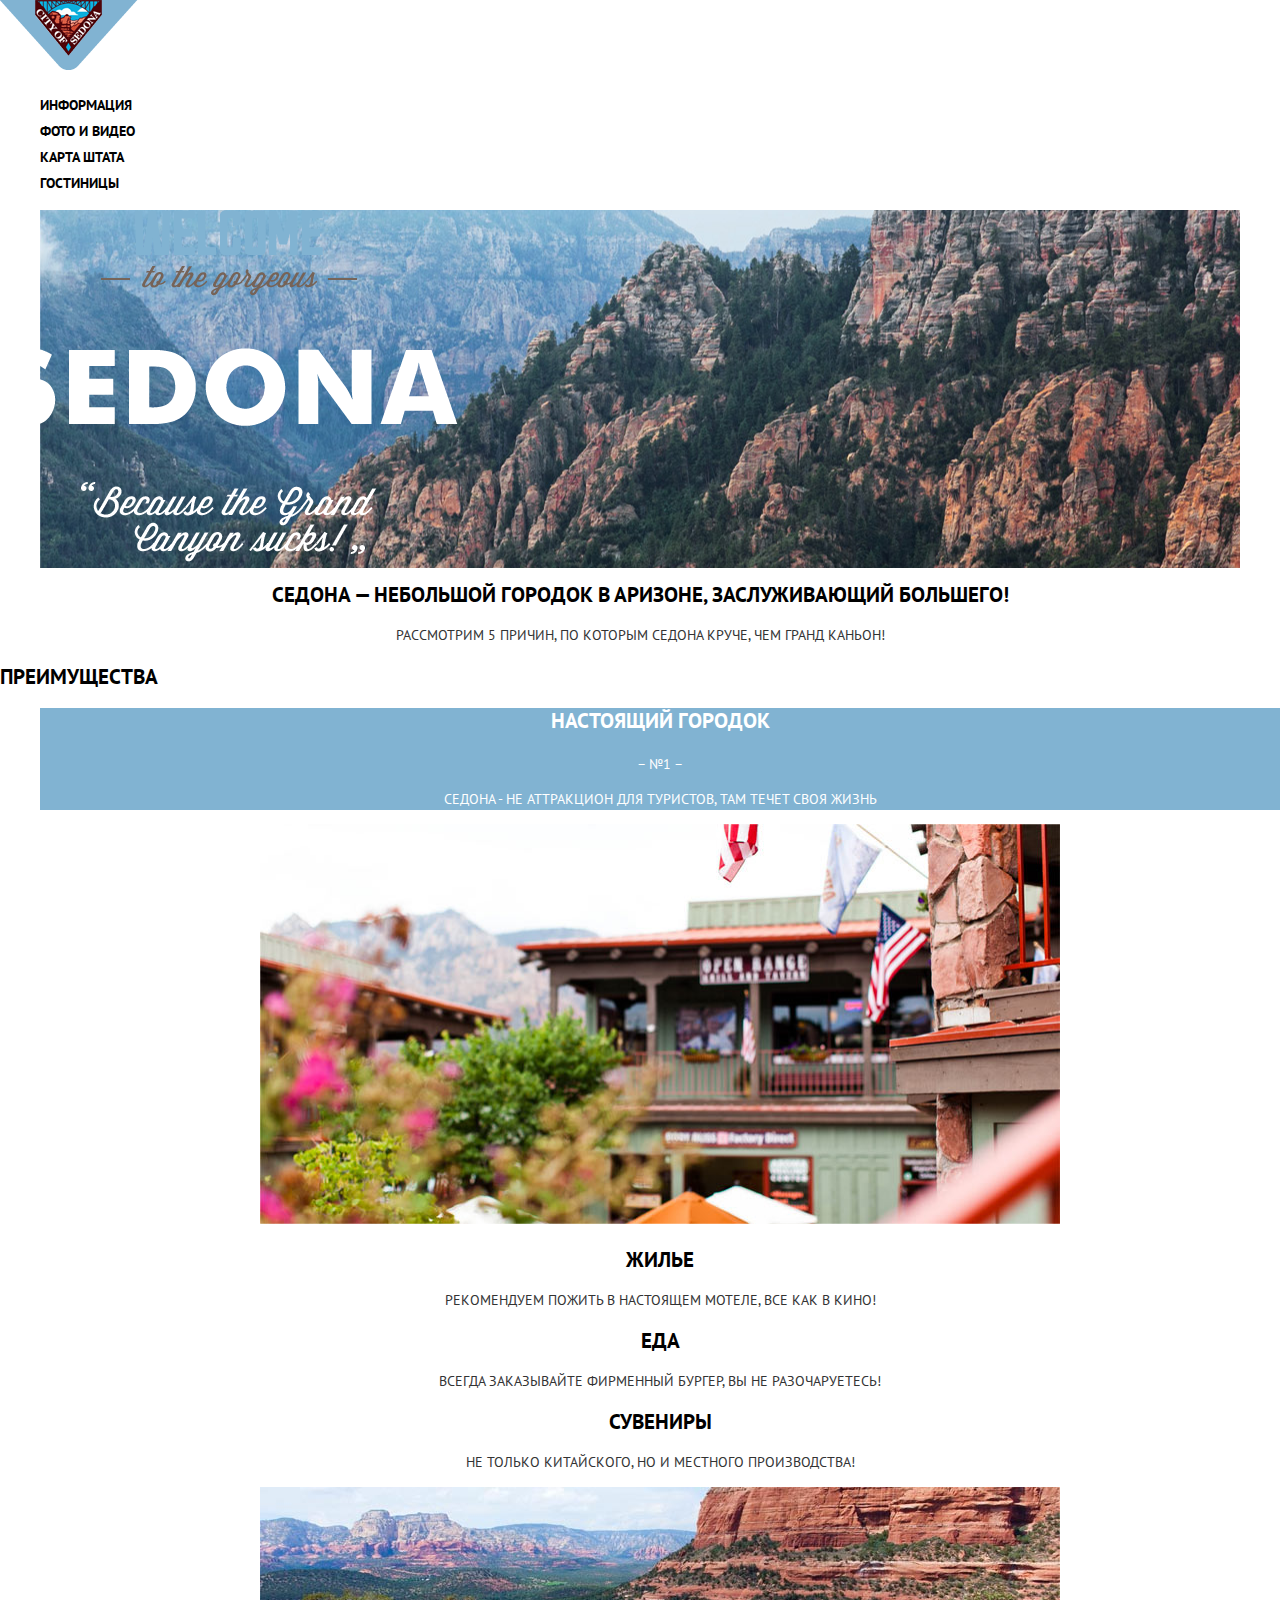
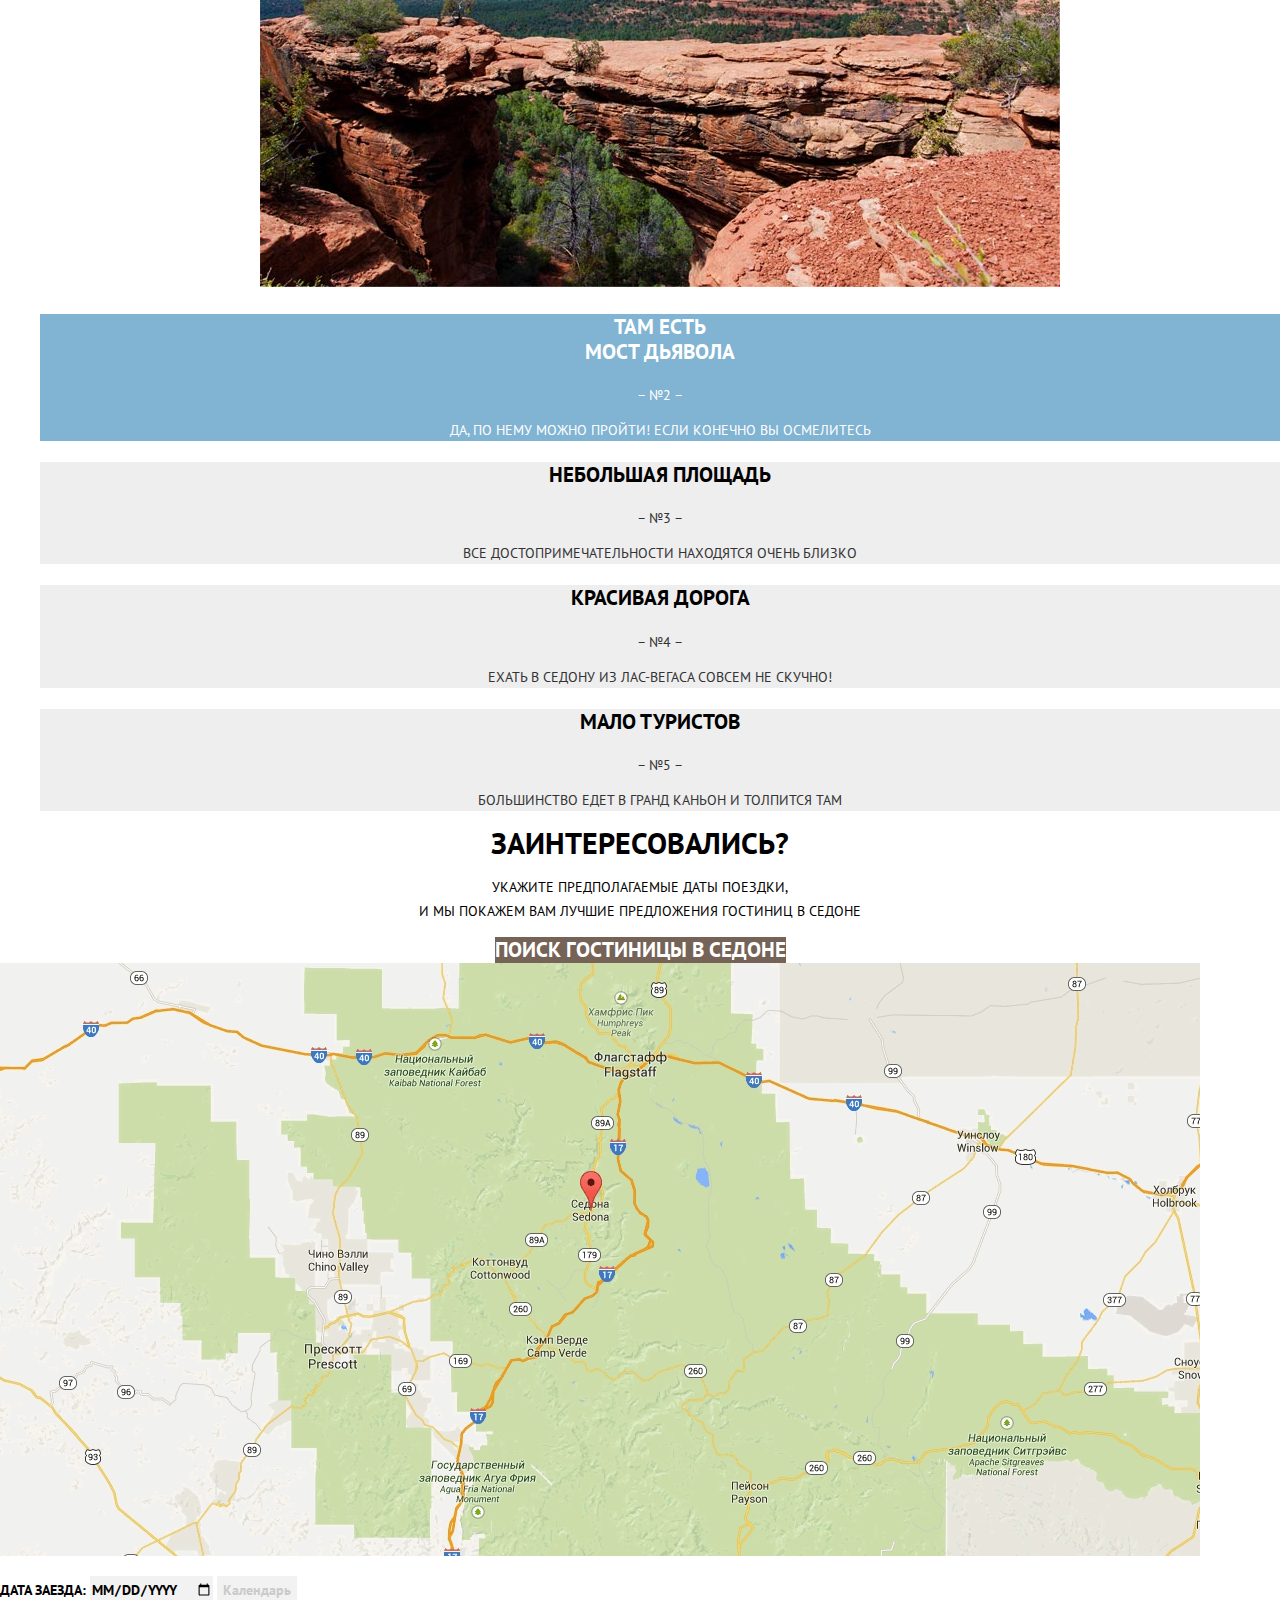
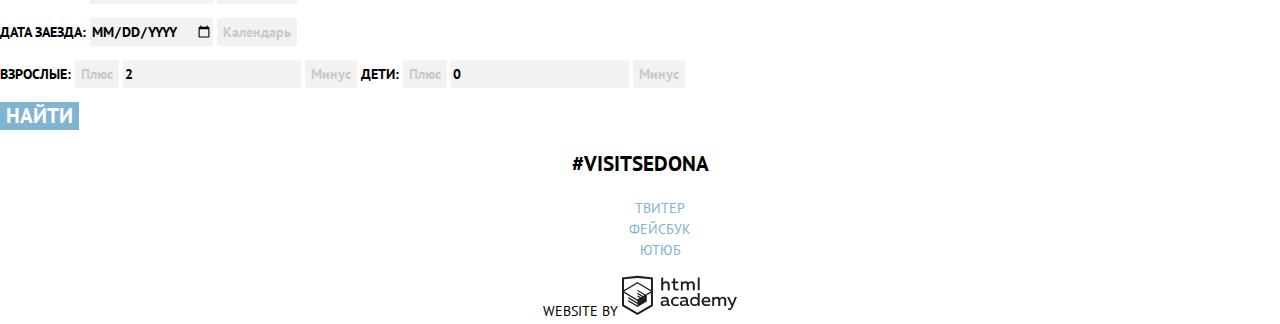
==== index.html @ d5922863 "Исправил замечания" ====
<!DOCTYPE html>
<html lang="ru">
  <head>
    <meta charset="utf-8">
    <title>HTML Academy: Седона</title>
    <link href="https://fonts.googleapis.com/css?family=PT+Sans:400,700&amp;subset=cyrillic" rel="stylesheet">
    <link href="css/normalize.css" rel="stylesheet">
    <link href="css/style.css" rel="stylesheet">
  </head>
  <body>
    <div class="container">
      <header class="main-header">
        <a class="main-header-logo">
          <img src="img/logo-sedona.png" width="138" height="70" alt="Логотип городка «Седона»">
        </a>
        <nav class="main-navigation">
          <ul class="site-navigation">
            <li><a href="info.html">Информация</a></li>
            <li><a href="media.html">Фото и видео</a></li>
            <li><a href="map.html">Карта штата</a></li>
            <li><a href="hotels.html">Гостиницы</a></li>
          </ul>
        </nav>
      </header>

      <main class="index-main">
        <div class="intro">
          <img src="img/words.png" width="458" height="352" alt="Welcom to the gorgeous Sedona 'Because the Grand Canyon sucks!'">
        </div>
        <div class="promo">
          <h1 class="main-title">Седона — небольшой городок в аризоне, заслуживающий большего!</h1>
          <p>Рассмотрим 5 причин, по которым Седона круче, чем гранд каньон!</p>
        </div>
        
        <section class="features">
          <h2 class="visually-hidden">Преимущества</h2>            
            <ul class="features-list">
              <li class="features-item">
                <h3 class="features-title">Настоящий городок</h3>
                <p class="features-number">
                  &ndash; №1 &ndash;
                </p>
                <p>
                  Седона - не аттракцион для туристов, там течет своя жизнь
                </p>
              </li>
              <li class="features-image">
                <img src="img/features-1.jpg" width="800" height="400" alt="Местность">
              </li>
                
              <li class="features-item features-item-light">
                <h2 class="features-title features-title-house">Жилье</h2>
                <p>Рекомендуем пожить в настоящем мотеле, все как в кино!</p>
              </li>
              <li class="features-item features-item-light">
                <h2 class="features-title features-title-food">Еда</h2>
                <p>Всегда заказывайте фирменный бургер, вы не разочаруетесь!</p>
              </li>
              <li class="features-item features-item-light">
                <h2 class="features-title features-title-souvenir">Сувениры</h2>
                <p>Не только китайского, но и местного производства!</p>
              </li>
              
              <li class="features-image">
                <img src="img/features-2.jpg" width="800" height="400" alt="Мост дьявола">
              </li>
              <li class="features-item">
                <h3 class="features-title">Там есть<br> мост дьявола</h3>
                <p class="features-number">
                  &ndash; №2 &ndash;
                </p>
                <p>
                  Да, по нему можно пройти! Если конечно вы осмелитесь
                </p>
              </li>
              
              <li class="features-item features-item-gray">
                <h3 class="features-title">Небольшая площадь</h3>
                <p class="features-number">
                  &ndash; №3 &ndash;
                </p>
                <p>
                  Все достопримечательности находятся очень близко
                </p>
              </li>
              <li class="features-item features-item-gray">
                <h3 class="features-title">Красивая дорога</h3>
                <p class="features-number">
                  &ndash; №4 &ndash;
                </p>
                <p>
                  Ехать в седону из Лас-Вегаса совсем не скучно!
                </p>
              </li>
              <li class="features-item features-item-gray">
                <h3 class="features-title">Мало туристов</h3>
                <p class="features-number">
                  &ndash; №5 &ndash;
                </p>
                <p>
                  Большинство едет в Гранд Каньон и толпится там
                </p>
              </li>
            </ul>
        </section>

        <div class="offer-title">
          <b>Заинтересовались?</b>
          <p>
            Укажите предполагаемые даты поездки,<br> и мы покажем вам лучшие предложения гостиниц в Седоне
          </p>
          <a class="btn btn-search" href="search-form.html">Поиск гостиницы в Седоне</a>
        </div>
      </main>
        
      <footer class="index-footer">
        <div class="map">
          <img src="img/map1.png" width="1200" height="593" alt="Седона, штат Аризона, США">          
        </div>
        
        <form class="search-form" action="https://echo.htmlacademy.ru" method="get">
          <p>
            <label for="date-arrival">Дата заезда: </label>
            <input class="search-form-date" id="date-arrival" type="date" name="arrival" value="24 апреля 2017">
            <button class="form-calendar" type="button">
              <span class="visually-hidden">Календарь</span>
            </button>
          </p> 
          <p>
            <label for="date-departure">Дата заезда: </label>
            <input class="search-form-date" id="date-departure" type="date" name="departure" value="4 июля 2017">
            <button class="form-calendar" type="button">
              <span class="visually-hidden">Календарь</span>
            </button>
          </p>
          <p>
            <label for="persons-adults">Взрослые: </label>
            <button class="form-persons-change icon-plus" type="button">
              <span class="visually-hidden">Плюс</span>
            </button>  
            <input class="search-form-persons" id="persons-adults" type="number" name="adults" value="2">
            <button class="form-persons-change icon-minus" type="button">
              <span class="visually-hidden">Минус</span>
            </button>
            <label for="persons-kids">Дети: </label>
            <button class="form-persons-change icon-plus" type="button">
              <span class="visually-hidden">Плюс</span>
            </button> 
            <input class="search-form-persons" id="persons-kids" type="number" name="kids" value="0">
            <button class="form-persons-change icon-minus" type="button">
              <span class="visually-hidden">Минус</span>
            </button>
          </p>
          <button class="btn btn-search-form" type="submit">Найти</button>
        </form>
        
        <div class="index-footer-wrapper">
          <p class="hashtag">#visitsedona</p>
          <div class="footer-social">
            <ul class="social-list">
              <li>
                <a class="social-button" href="#">
                  <span class="visually-hidden">Твитер</span>
                </a>
              </li>
              <li>
                <a class="social-button" href="#">
                  <span class="visually-hidden">Фейсбук</span>
                </a>
              </li>
              <li>
                <a class="social-button" href="#">
                  <span class="visually-hidden">Ютюб</span>
                </a>
              </li>
            </ul>
          </div>
          <div class="footer-copyright">
            <span>Website by</span>
            <a href="https://htmlacademy.ru/intensive/htmlcss">
              <img src="img/logo-htmlacademy.svg" width="115" height="41" alt="Логотип HTML-Академии">
            </a>
          </div>
        </div>
      </footer>
    </div>
  </body>
</html>
---- css/style.css ----
body {
  margin: 0;
  padding: 0;
  
  font-family: "PT Sans", Arial, sans-serif;
  font-size: 14px;
  line-height: 21px;
  font-weight: 400;
  text-transform: uppercase;
  
  background-color: #f2f2f2;
}

.container {
  background-color: #ffffff;
  box-shadow: 0 0 15px 4px #dbdbdb;
}

a {
  text-decoration: none;
}

.btn {
  display: inline-block;
  
  font: inherit;
  text-align: center;
  color: #ffffff;
  vertical-align: middle;
  text-transform: uppercase;
  
  background-color: #766357;
  border: none;
}

.main-header {
  font-size: 14px;
  line-height: 26px;
  font-weight: 700;
  color: #000000;
  
  background-color: #ffffff;
}

.site-navigation {
  list-style: none;
}

.site-navigation a {
  color: #000000;
}

.site-navigation a:hover,
.site-navigation a:focus {
  color: #81b3d2;
}

.site-navigation a:active {
  color: rgba(0, 0, 0, 0.3);
}

.intro {
  background-image: url("../img/background.jpg");
  background-position: center;
  background-repeat: no-repeat;
}

.promo {
  text-align: center;
}

.main-title {
  font-size: 21px;
  line-height: 26px;
  font-weight: 700;
  color: #000000;
}

.promo p {
  font-size: 14px;
  line-height: 26px;
  color: #333333;
}

.features-list {
  list-style: none;
  text-align: center;
}  

.features-item {
  color: #ffffff;
  
  background-color: #81b3d2;  
}

.features-title {
  font-size: 21px;
  line-height: 1.2;
  font-weight: 700;
}

.features-item-light {
  background-color: #ffffff;
}

.features-item-light h2 {
  color: #000000;
}

.features-item-light p {
  color: #333333;
}

.features-item-gray {
  background-color: #eeeeee;
}

.features-item-gray h3 {
  color: #000000;
}

.features-item-gray p {
  color: #333333;
}

.offer-title {
  text-align: center;
}

.offer-title b {
  font-size: 30px;
  line-height: 36px;
  font-weight: 700;
  color: #000000;
}

.offer-title p {
  font-size: 14px;
  line-height: 24px;
}

.btn-search {
  font-size: 21px;
  line-height: 26px;
  font-weight: 700;
  color: #ffffff;
  
  background-color: #766357;
}

.btn-search:hover,
.btn-search:focus {
  background-color: #604e43;
}

.btn-search:active {
  color: rgba(255, 255, 255, 0.3);
  
  background-color: #503e33;
}

.search-form {
  font-size: 14px;
  line-height: 26px;
  font-weight: 700;
}

.search-form input {
  font: inherit;
  text-transform: uppercase;
  
  background-color: #f2f2f2;
  border: none;
}

.search-form input:hover {
  background-color: #ebebeb;
}

.search-form input:focus {
  background-color: #ffffff;
  border: 2px solid #e5e5e5;
  outline: none;
}

.btn-search-form {
  font-size: 21px;
  line-height: 26px;
  font-weight: 700;
  color: #ffffff;
  
  background-color: #81b3d2;
  border: none;
}

.btn-search-form:hover {
  background-color: #669ec0;
}

.btn-search-form:active {
  color: rgba(255, 255, 255, 0.3);
  
  background-color: #5496bd;
}

.form-calendar,
.form-persons-change {
  font: inherit;
  color: #cacaca;
  
  background-color: #f2f2f2;
  border: none;
}

.form-calendar:hover,
.form-persons-change:hover {
  color: #000000;
}

.form-calendar:active,
.form-persons-change:active {
  color: #81b3d2;
}

.index-footer-wrapper {
  text-align: center;
  
  background-color: rgba(255, 255, 255, 0.9);
}

.hashtag {
  font-size: 21px;
  line-height: 26px;
  font-weight: 700;
  color: #000000;
}

.footer-social {
  text-align: center;
}

.social-list {
  list-style: none;
}

.social-button {
  color: #81b3d2;
}

.footer-copyright span {
  font-size: 14px;
  line-height: 26px;
  font-weight: 400;
}

/*Стилизация страницы поиска отелей*/

.site-navigation-current a {
  color: #766357;
}

.filters {
  background-image: url("../img/background-hotels.jpg");
  background-repeat: no-repeat;
}

.filter-form fieldset {
  border: none;
}

.filter-form ul {
  list-style: none;
  line-height: 21px;
  color: #ffffff;
}

.filter-form-title,
.cost-range-label {
  font-size: 16px;
  line-height: 21px;
  font-weight: 700;
  color: #ffffff;
}

.btn-filter-form {
  background-color: transparent;
  border: 2px solid #ffffff;
  border-radius: 2px;
}

.btn-filter-form:hover {
  color: #000000;
  background-color: #ffffff;
}

.sorting-caption {
  font-size: 21px;
  line-height: 26px;
  font-weight: 700;
}

.sorting-by-caption {
  font-size: 12px;
  line-height: 18px;
}

.sorting {
  border-bottom: 1px solid #e5e5e5;
}

.sorting-list {
  list-style: none;
}

.sorting-list a {
  font-size: 12px;
  line-height: 18px;
  color: rgba(0, 0, 0, 0.3);
  border-bottom: 1px dotted #81b3d2;
}

.sorting-list .active {
  color: #81b3d2;
  border: none;
}

.sorting-list a:hover {
  color: #81b3d2;
}

.sorting-list a:active {
  color: #000000;
  border: none;
}

.result-item {
  list-style: none;
  border-bottom: 1px solid #e5e5e5;
}

.result-item-title a{
  font-size: 21px;
  line-height: 26px;
  font-weight: 700;
  color: #000000;
}

.result-item-title a:hover {
  color: #81b3d2;
}

.result-item-title a:active {
  color: rgba(0, 0, 0, 0.3);
}

.result-item-text {
  color: #333333;
}

.btn-more {
  font-size: 14px;
  line-height: 21px;
  font-weight: 700;
  color: #ffffff;
  
  background-color: #81b3d2;
}

.btn-more:hover {
  background-color: #669ec0;
}

.btn-more:active {
  color: rgba(255, 255, 255, 0.3);
  
  background-color: #5496bd;
}

.btn-book {
  font-size: 14px;
  line-height: 21px;
  font-weight: 700;
  color: #ffffff;
  
  background-color: #766357;
}

.btn-book:hover {
  background-color: #604e43;
}

.btn-book:active {
  color: rgba(255, 255, 255, 0.3);
  
  background-color: #503e33;
}

.result-item-rate {
  color: #666666;
  
  background-color: #f2f2f2;
}

.main-footer {
  text-align: center;
}
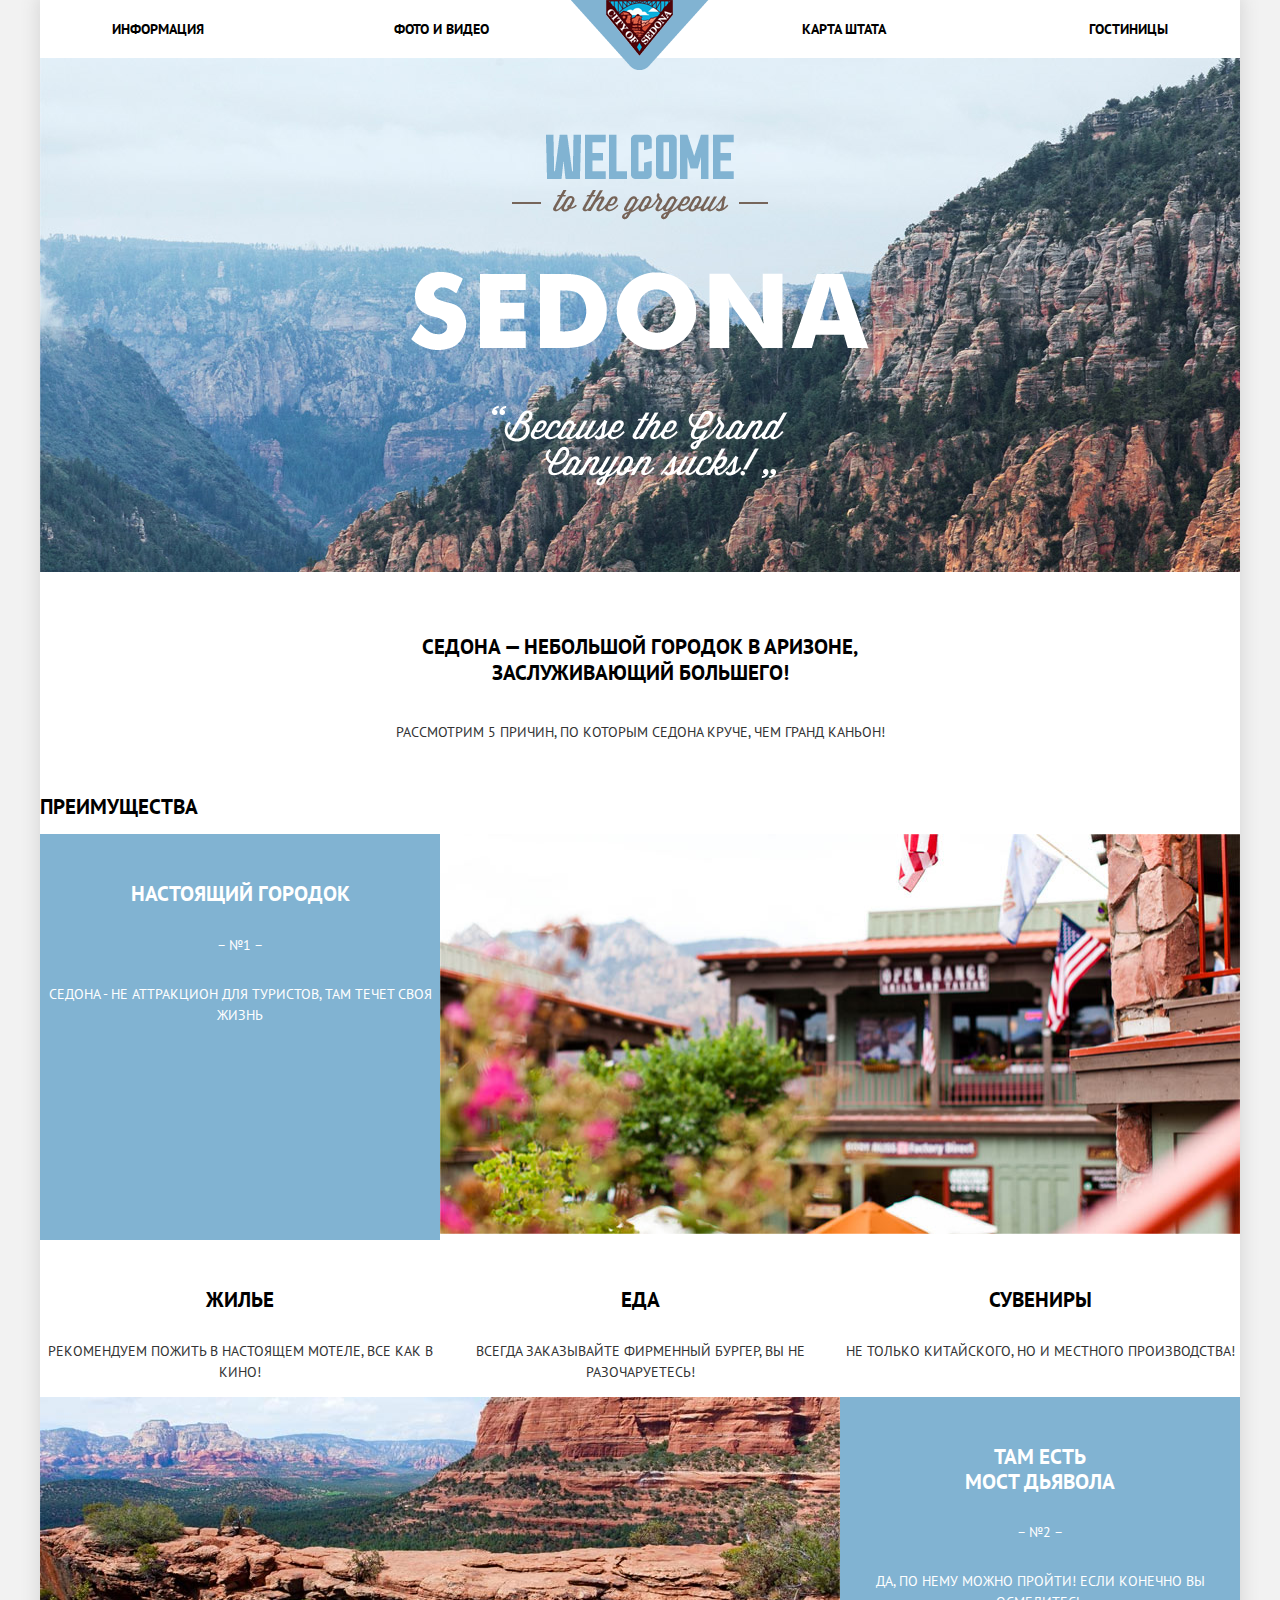
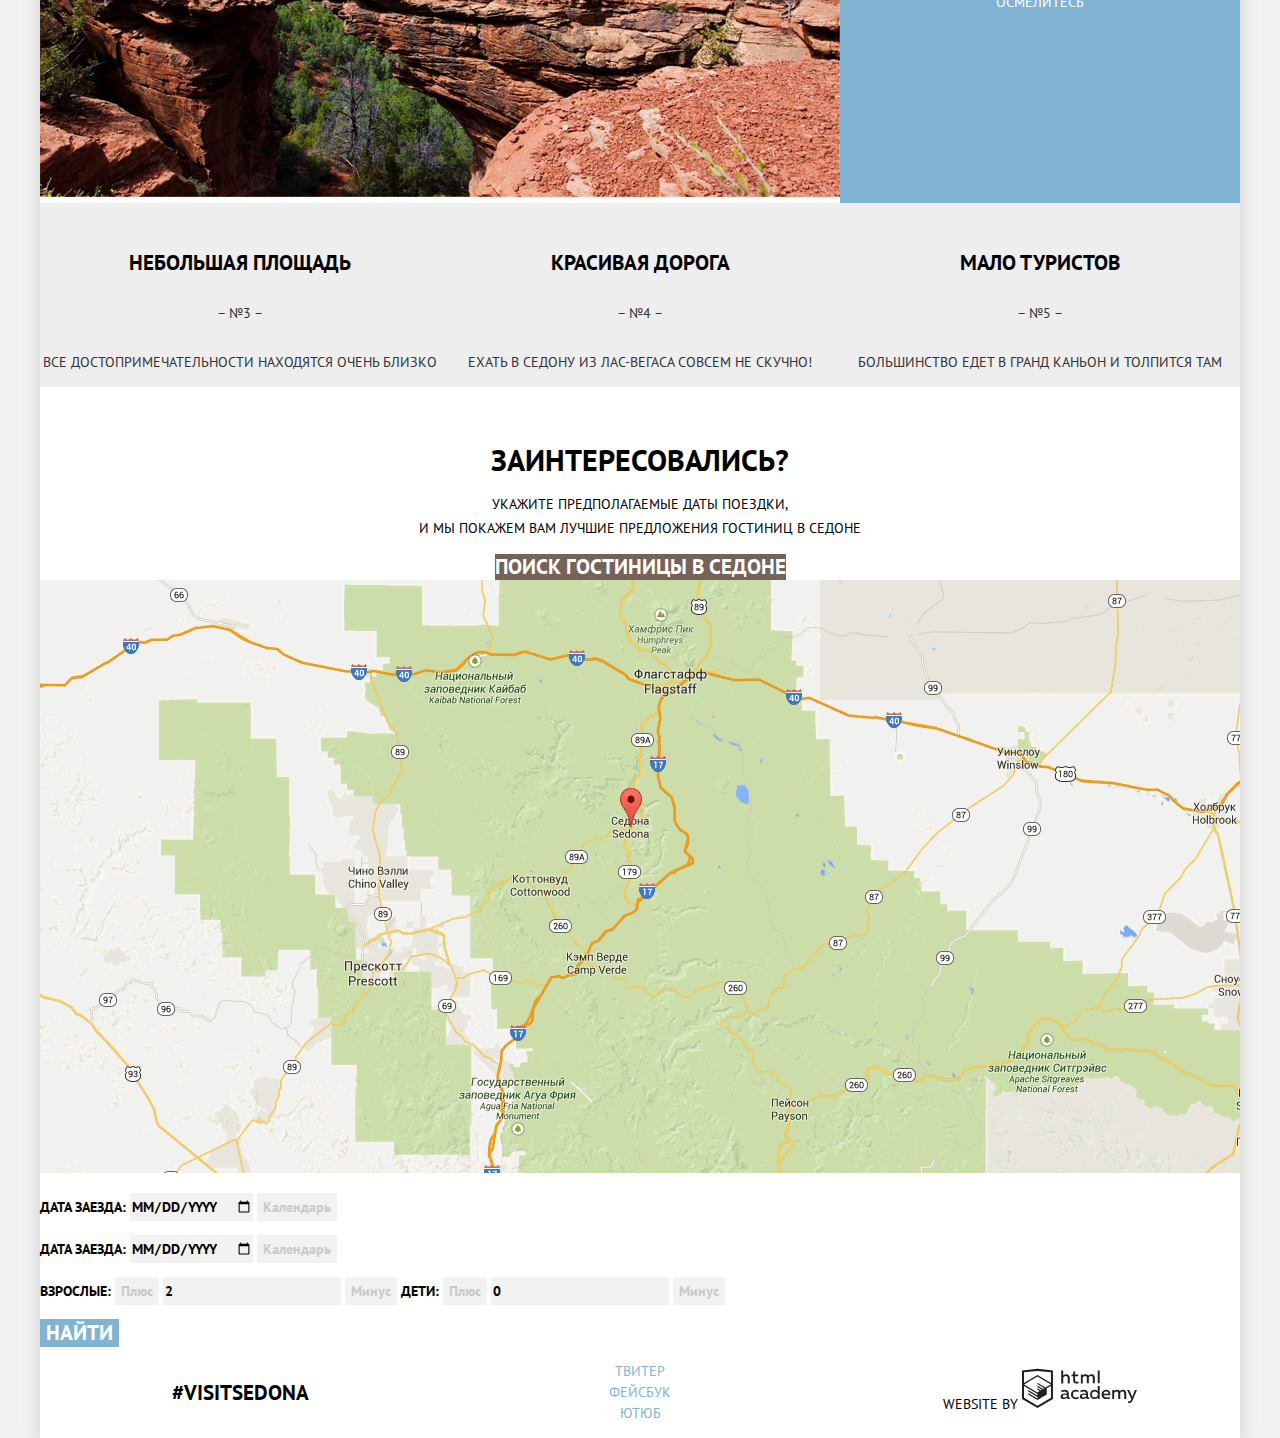
==== commit 4db74322: "Сетка на главной странице" ====
--- a/index.html
+++ b/index.html
@@ -34,74 +34,74 @@
         
         <section class="features">
           <h2 class="visually-hidden">Преимущества</h2>            
-            <ul class="features-list">
-              <li class="features-item">
-                <h3 class="features-title">Настоящий городок</h3>
-                <p class="features-number">
-                  &ndash; №1 &ndash;
-                </p>
-                <p>
-                  Седона - не аттракцион для туристов, там течет своя жизнь
-                </p>
-              </li>
-              <li class="features-image">
-                <img src="img/features-1.jpg" width="800" height="400" alt="Местность">
-              </li>
-                
-              <li class="features-item features-item-light">
-                <h2 class="features-title features-title-house">Жилье</h2>
-                <p>Рекомендуем пожить в настоящем мотеле, все как в кино!</p>
-              </li>
-              <li class="features-item features-item-light">
-                <h2 class="features-title features-title-food">Еда</h2>
-                <p>Всегда заказывайте фирменный бургер, вы не разочаруетесь!</p>
-              </li>
-              <li class="features-item features-item-light">
-                <h2 class="features-title features-title-souvenir">Сувениры</h2>
-                <p>Не только китайского, но и местного производства!</p>
-              </li>
+          <ul class="features-list">
+            <li class="features-item">
+              <h3 class="features-title">Настоящий городок</h3>
+              <p class="features-number">
+                &ndash; №1 &ndash;
+              </p>
+              <p>
+                Седона - не аттракцион для туристов, там течет своя жизнь
+              </p>
+            </li>
+            <li class="features-image">
+              <img src="img/features-1.jpg" width="800" height="400" alt="Местность">
+            </li>
               
-              <li class="features-image">
-                <img src="img/features-2.jpg" width="800" height="400" alt="Мост дьявола">
-              </li>
-              <li class="features-item">
-                <h3 class="features-title">Там есть<br> мост дьявола</h3>
-                <p class="features-number">
-                  &ndash; №2 &ndash;
-                </p>
-                <p>
-                  Да, по нему можно пройти! Если конечно вы осмелитесь
-                </p>
-              </li>
+            <li class="features-item features-item-light">
+              <h2 class="features-title features-title-house">Жилье</h2>
+              <p>Рекомендуем пожить в настоящем мотеле, все как в кино!</p>
+            </li>
+            <li class="features-item features-item-light">
+              <h2 class="features-title features-title-food">Еда</h2>
+              <p>Всегда заказывайте фирменный бургер, вы не разочаруетесь!</p>
+            </li>
+            <li class="features-item features-item-light">
+              <h2 class="features-title features-title-souvenir">Сувениры</h2>
+              <p>Не только китайского, но и местного производства!</p>
+            </li>
+            
+            <li class="features-image">
+              <img src="img/features-2.jpg" width="800" height="400" alt="Мост дьявола">
+            </li>
+            <li class="features-item">
+              <h3 class="features-title">Там есть<br> мост дьявола</h3>
+              <p class="features-number">
+                &ndash; №2 &ndash;
+              </p>
+              <p>
+                Да, по нему можно пройти! Если конечно вы осмелитесь
+              </p>
+            </li>
               
-              <li class="features-item features-item-gray">
-                <h3 class="features-title">Небольшая площадь</h3>
-                <p class="features-number">
-                  &ndash; №3 &ndash;
-                </p>
-                <p>
-                  Все достопримечательности находятся очень близко
-                </p>
-              </li>
-              <li class="features-item features-item-gray">
-                <h3 class="features-title">Красивая дорога</h3>
-                <p class="features-number">
-                  &ndash; №4 &ndash;
-                </p>
-                <p>
-                  Ехать в седону из Лас-Вегаса совсем не скучно!
-                </p>
-              </li>
-              <li class="features-item features-item-gray">
-                <h3 class="features-title">Мало туристов</h3>
-                <p class="features-number">
-                  &ndash; №5 &ndash;
-                </p>
-                <p>
-                  Большинство едет в Гранд Каньон и толпится там
-                </p>
-              </li>
-            </ul>
+            <li class="features-item features-item-gray">
+              <h3 class="features-title">Небольшая площадь</h3>
+              <p class="features-number">
+                &ndash; №3 &ndash;
+              </p>
+              <p>
+                Все достопримечательности находятся очень близко
+              </p>
+            </li>
+            <li class="features-item features-item-gray">
+              <h3 class="features-title">Красивая дорога</h3>
+              <p class="features-number">
+                &ndash; №4 &ndash;
+              </p>
+              <p>
+                Ехать в седону из Лас-Вегаса совсем не скучно!
+              </p>
+            </li>
+            <li class="features-item features-item-gray">
+              <h3 class="features-title">Мало туристов</h3>
+              <p class="features-number">
+                &ndash; №5 &ndash;
+              </p>
+              <p>
+                Большинство едет в Гранд Каньон и толпится там
+              </p>
+            </li>
+          </ul>
         </section>
 
         <div class="offer-title">
--- a/css/style.css
+++ b/css/style.css
@@ -12,6 +12,9 @@
 }
 
 .container {
+  width: 1200px;
+  margin: 0 auto;
+  
   background-color: #ffffff;
   box-shadow: 0 0 15px 4px #dbdbdb;
 }
@@ -34,6 +37,8 @@
 }
 
 .main-header {
+  position: relative;
+  
   font-size: 14px;
   line-height: 26px;
   font-weight: 700;
@@ -42,8 +47,37 @@
   background-color: #ffffff;
 }
 
+.main-header-logo {
+  position: absolute;
+  left: 50%;
+  transform: translateX(-50%);
+}
+
 .site-navigation {
-  list-style: none;
+  display: flex;
+  justify-content: space-between;
+  margin: 0;
+  padding: 0;
+  padding-left: 6%;
+  padding-right: 6%;
+  
+  list-style: none;
+}
+
+.site-navigation li {
+  width: 20%;
+  padding-bottom: 16px;
+  padding-top: 16px;
+}
+
+.site-navigation li:nth-child(1), 
+.site-navigation li:nth-child(2) {
+  text-align: left;
+}
+
+.site-navigation li:nth-child(3), 
+.site-navigation li:nth-child(4) {
+  text-align: right;
 }
 
 .site-navigation a {
@@ -60,16 +94,32 @@
 }
 
 .intro {
+  margin-bottom: 62px;
+  
   background-image: url("../img/background.jpg");
-  background-position: center;
+  background-position: top;
   background-repeat: no-repeat;
 }
 
+.intro img {
+  position: relative;
+  left: 50%;
+  transform: translateX(-50%);
+  margin-top: 76px;
+  margin-bottom: 80px;
+}
+
 .promo {
+  margin-bottom: 51px;
+  
   text-align: center;
 }
 
 .main-title {
+  width: 450px;
+  margin: 0 auto;
+  margin-bottom: 33px;
+  
   font-size: 21px;
   line-height: 26px;
   font-weight: 700;
@@ -83,20 +133,34 @@
 }
 
 .features-list {
+  display: flex;
+  flex-wrap: wrap;
+  margin: 0;
+  padding: 0;
+  
   list-style: none;
   text-align: center;
 }  
 
 .features-item {
+  width: 400px;
+  
   color: #ffffff;
   
   background-color: #81b3d2;  
 }
 
 .features-title {
+  margin-top: 47px;
+  margin-bottom: 28px;
+  
   font-size: 21px;
   line-height: 1.2;
   font-weight: 700;
+}
+
+.features-number {
+  margin-bottom: 28px;
 }
 
 .features-item-light {
@@ -124,6 +188,8 @@
 }
 
 .offer-title {
+  padding-top: 55px;
+  
   text-align: center;
 }
 
@@ -223,12 +289,17 @@
 }
 
 .index-footer-wrapper {
+  display: flex;
+  align-items: center;
+  
   text-align: center;
   
   background-color: rgba(255, 255, 255, 0.9);
 }
 
 .hashtag {
+  width: 400px;
+  
   font-size: 21px;
   line-height: 26px;
   font-weight: 700;
@@ -236,15 +307,20 @@
 }
 
 .footer-social {
-  text-align: center;
+  width: 400px;
 }
 
 .social-list {
   list-style: none;
+  padding: 0;
 }
 
 .social-button {
   color: #81b3d2;
+}
+
+.footer-copyright {
+  width: 400px;
 }
 
 .footer-copyright span {
@@ -403,4 +479,4 @@
 
 .main-footer {
   text-align: center;
-}+}
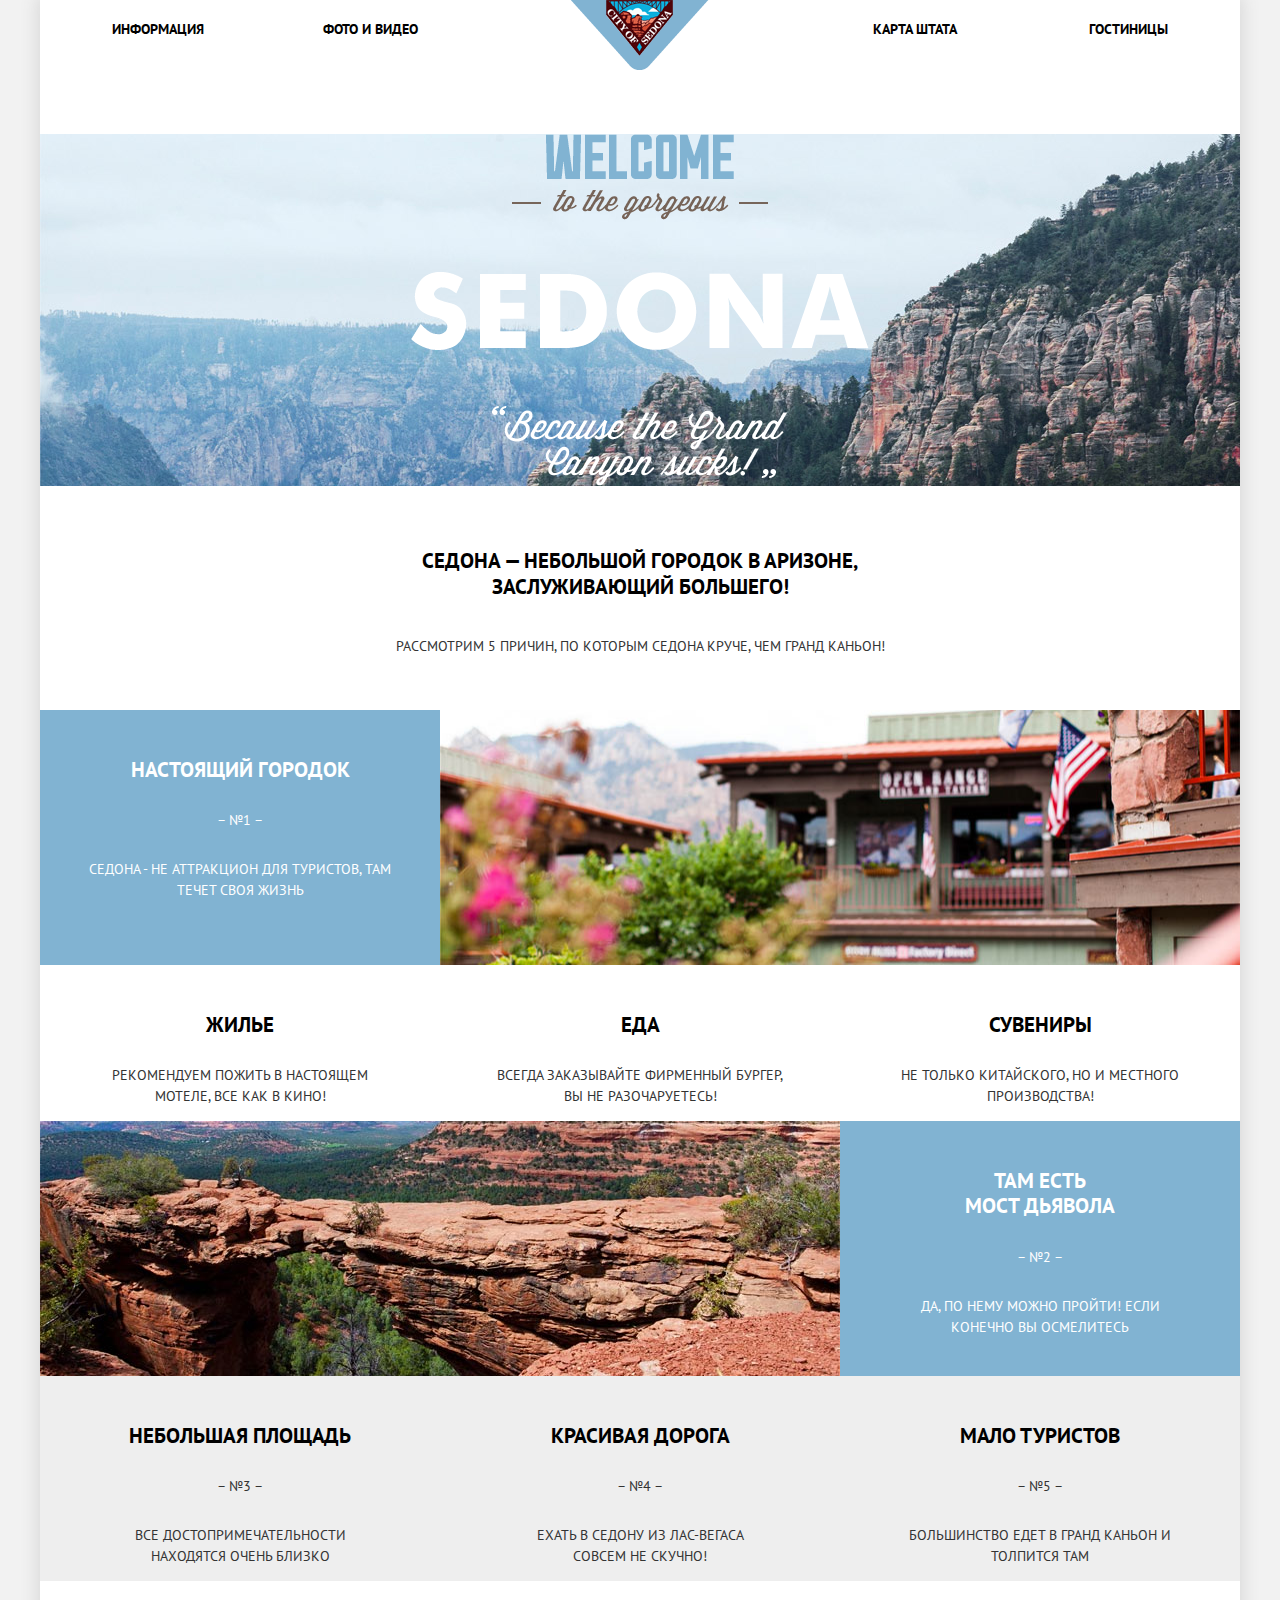
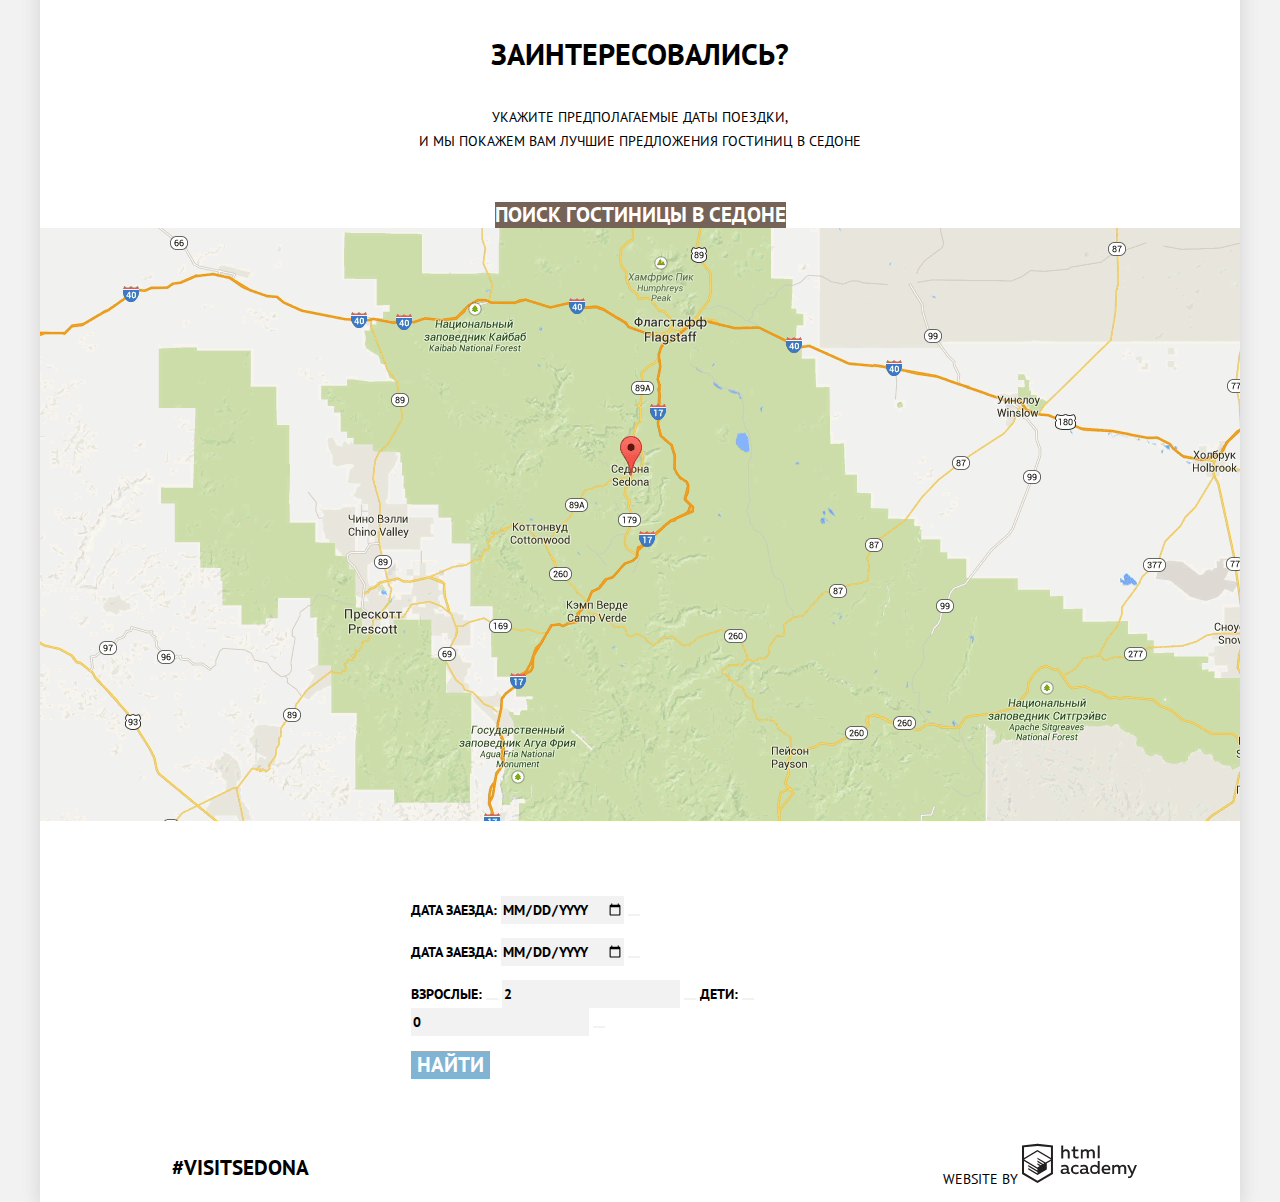
==== commit 1ac9c4d7: "Исправил замечания" ====
--- a/index.html
+++ b/index.html
@@ -104,8 +104,8 @@
           </ul>
         </section>
 
-        <div class="offer-title">
-          <b>Заинтересовались?</b>
+        <div class="offer">
+          <b class="offer-title">Заинтересовались?</b>
           <p>
             Укажите предполагаемые даты поездки,<br> и мы покажем вам лучшие предложения гостиниц в Седоне
           </p>
--- a/css/style.css
+++ b/css/style.css
@@ -23,6 +23,22 @@
   text-decoration: none;
 }
 
+.visually-hidden:not(:focus):not(:active) {
+  position: absolute;
+
+  width: 1px;
+  height: 1px;
+  margin: -1px;
+  border: 0;
+  padding: 0;
+
+  white-space: nowrap;
+
+  clip-path: inset(100%);
+  clip: rect(0 0 0 0);
+  overflow: hidden;
+}
+
 .btn {
   display: inline-block;
   
@@ -49,6 +65,7 @@
 
 .main-header-logo {
   position: absolute;
+  top: 0;
   left: 50%;
   transform: translateX(-50%);
 }
@@ -57,17 +74,18 @@
   display: flex;
   justify-content: space-between;
   margin: 0;
-  padding: 0;
-  padding-left: 6%;
-  padding-right: 6%;
+  padding: 0 6%;
   
   list-style: none;
 }
 
 .site-navigation li {
   width: 20%;
-  padding-bottom: 16px;
-  padding-top: 16px;
+  padding: 16px 0;
+}
+
+.site-navigation li:nth-child(2) {
+  margin-right: 20%;
 }
 
 .site-navigation li:nth-child(1), 
@@ -94,23 +112,21 @@
 }
 
 .intro {
-  margin-bottom: 62px;
-  
   background-image: url("../img/background.jpg");
   background-position: top;
   background-repeat: no-repeat;
+  background-size: cover;
 }
 
 .intro img {
-  position: relative;
-  left: 50%;
-  transform: translateX(-50%);
+  display: block;
+  margin: 0 auto;
   margin-top: 76px;
-  margin-bottom: 80px;
 }
 
 .promo {
   margin-bottom: 51px;
+  padding-top: 62px;
   
   text-align: center;
 }
@@ -127,6 +143,9 @@
 }
 
 .promo p {
+  width: 575px;
+  margin: 0 auto;
+  
   font-size: 14px;
   line-height: 26px;
   color: #333333;
@@ -140,10 +159,13 @@
   
   list-style: none;
   text-align: center;
+  background-color: #81b3d2;
 }  
 
 .features-item {
+  box-sizing: border-box;
   width: 400px;
+  padding: 0 49px;
   
   color: #ffffff;
   
@@ -159,15 +181,22 @@
   font-weight: 700;
 }
 
-.features-number {
+.features-item .features-number {
   margin-bottom: 28px;
+}
+
+.features-image {
+  display: flex;
+  align-items: center;
+  height: 255px;
+  overflow: hidden;
 }
 
 .features-item-light {
   background-color: #ffffff;
 }
 
-.features-item-light h2 {
+.features-item-light .features-title {
   color: #000000;
 }
 
@@ -176,10 +205,12 @@
 }
 
 .features-item-gray {
+  padding: 0 69px;
+  
   background-color: #eeeeee;
 }
 
-.features-item-gray h3 {
+.features-item-gray .features-title {
   color: #000000;
 }
 
@@ -187,20 +218,23 @@
   color: #333333;
 }
 
+.offer {
+  padding-top: 55px;
+  
+  text-align: center;
+}
+
 .offer-title {
-  padding-top: 55px;
-  
-  text-align: center;
-}
-
-.offer-title b {
   font-size: 30px;
   line-height: 36px;
   font-weight: 700;
   color: #000000;
 }
 
-.offer-title p {
+.offer p {
+  width: 575px;
+  margin: 33px auto 49px auto;
+  
   font-size: 14px;
   line-height: 24px;
 }
@@ -225,7 +259,18 @@
   background-color: #503e33;
 }
 
+.index-footer {
+  position: relative;
+}
+
 .search-form {
+  box-sizing: border-box;
+  top: 0;
+  left: 50%;
+  width: 568px;
+  margin-left: 316px;
+  padding: 55px;
+  
   font-size: 14px;
   line-height: 26px;
   font-weight: 700;
@@ -288,7 +333,8 @@
   color: #81b3d2;
 }
 
-.index-footer-wrapper {
+.index-footer-wrapper,
+.main-footer {
   display: flex;
   align-items: center;
   
@@ -311,6 +357,11 @@
 }
 
 .social-list {
+  display: flex;
+/*
+  дисплей флекс
+но тут подумай тебе надо добиться такого поведения чтобы при переполнении между ними всегда было расстояние и когда элементов много они переносились на другую строку
+*/
   list-style: none;
   padding: 0;
 }
@@ -338,6 +389,28 @@
 .filters {
   background-image: url("../img/background-hotels.jpg");
   background-repeat: no-repeat;
+  background-size: cover;
+  padding: 0 6% 33px 6%;
+}
+
+.filter-form {
+  display: flex;  
+}
+
+.filter-form-group {
+  margin: 0;
+  padding: 0;
+  width: 240px;
+}
+
+.filter-form-container {
+  width: 328px;
+  margin-left: auto;
+}
+
+.filter-form-cost {
+  margin: 0;
+  padding: 0;
 }
 
 .filter-form fieldset {
@@ -369,10 +442,19 @@
   background-color: #ffffff;
 }
 
+.sorting {
+  display: flex;
+  padding: 0 6%;
+}
+
 .sorting-caption {
   font-size: 21px;
   line-height: 26px;
   font-weight: 700;
+}
+
+.sorting-by {
+  display: flex;
 }
 
 .sorting-by-caption {
@@ -385,6 +467,9 @@
 }
 
 .sorting-list {
+  display: flex;
+  margin: 0;
+  padding: 0;
   list-style: none;
 }
 
@@ -409,11 +494,33 @@
   border: none;
 }
 
+.arrows {
+  margin-left: auto;
+}
+
+.result-list {
+  margin: 0;
+  padding: 0;
+}
+
 .result-item {
+  display: flex;
+  padding: 30px 6%;
+  
   list-style: none;
   border-bottom: 1px solid #e5e5e5;
 }
 
+.result-item-image {
+  margin-right: 30px;
+}
+
+.result-item-info {
+  width: 20%;
+  display: flex;
+  flex-wrap: wrap;
+}
+
 .result-item-title a{
   font-size: 21px;
   line-height: 26px;
@@ -421,7 +528,8 @@
   color: #000000;
 }
 
-.result-item-title a:hover {
+.result-item-title a:hover,
+.result-item-title a:focus {
   color: #81b3d2;
 }
 
@@ -430,10 +538,14 @@
 }
 
 .result-item-text {
+  width: 50%;
+  padding-right: 10px;
+  box-sizing: border-box;
   color: #333333;
 }
 
 .btn-more {
+  margin-right: 6px;
   font-size: 14px;
   line-height: 21px;
   font-weight: 700;
@@ -471,12 +583,12 @@
   background-color: #503e33;
 }
 
+.result-item-rating {
+  margin-left: auto;
+}
+
 .result-item-rate {
   color: #666666;
   
   background-color: #f2f2f2;
-}
-
-.main-footer {
-  text-align: center;
-}
+}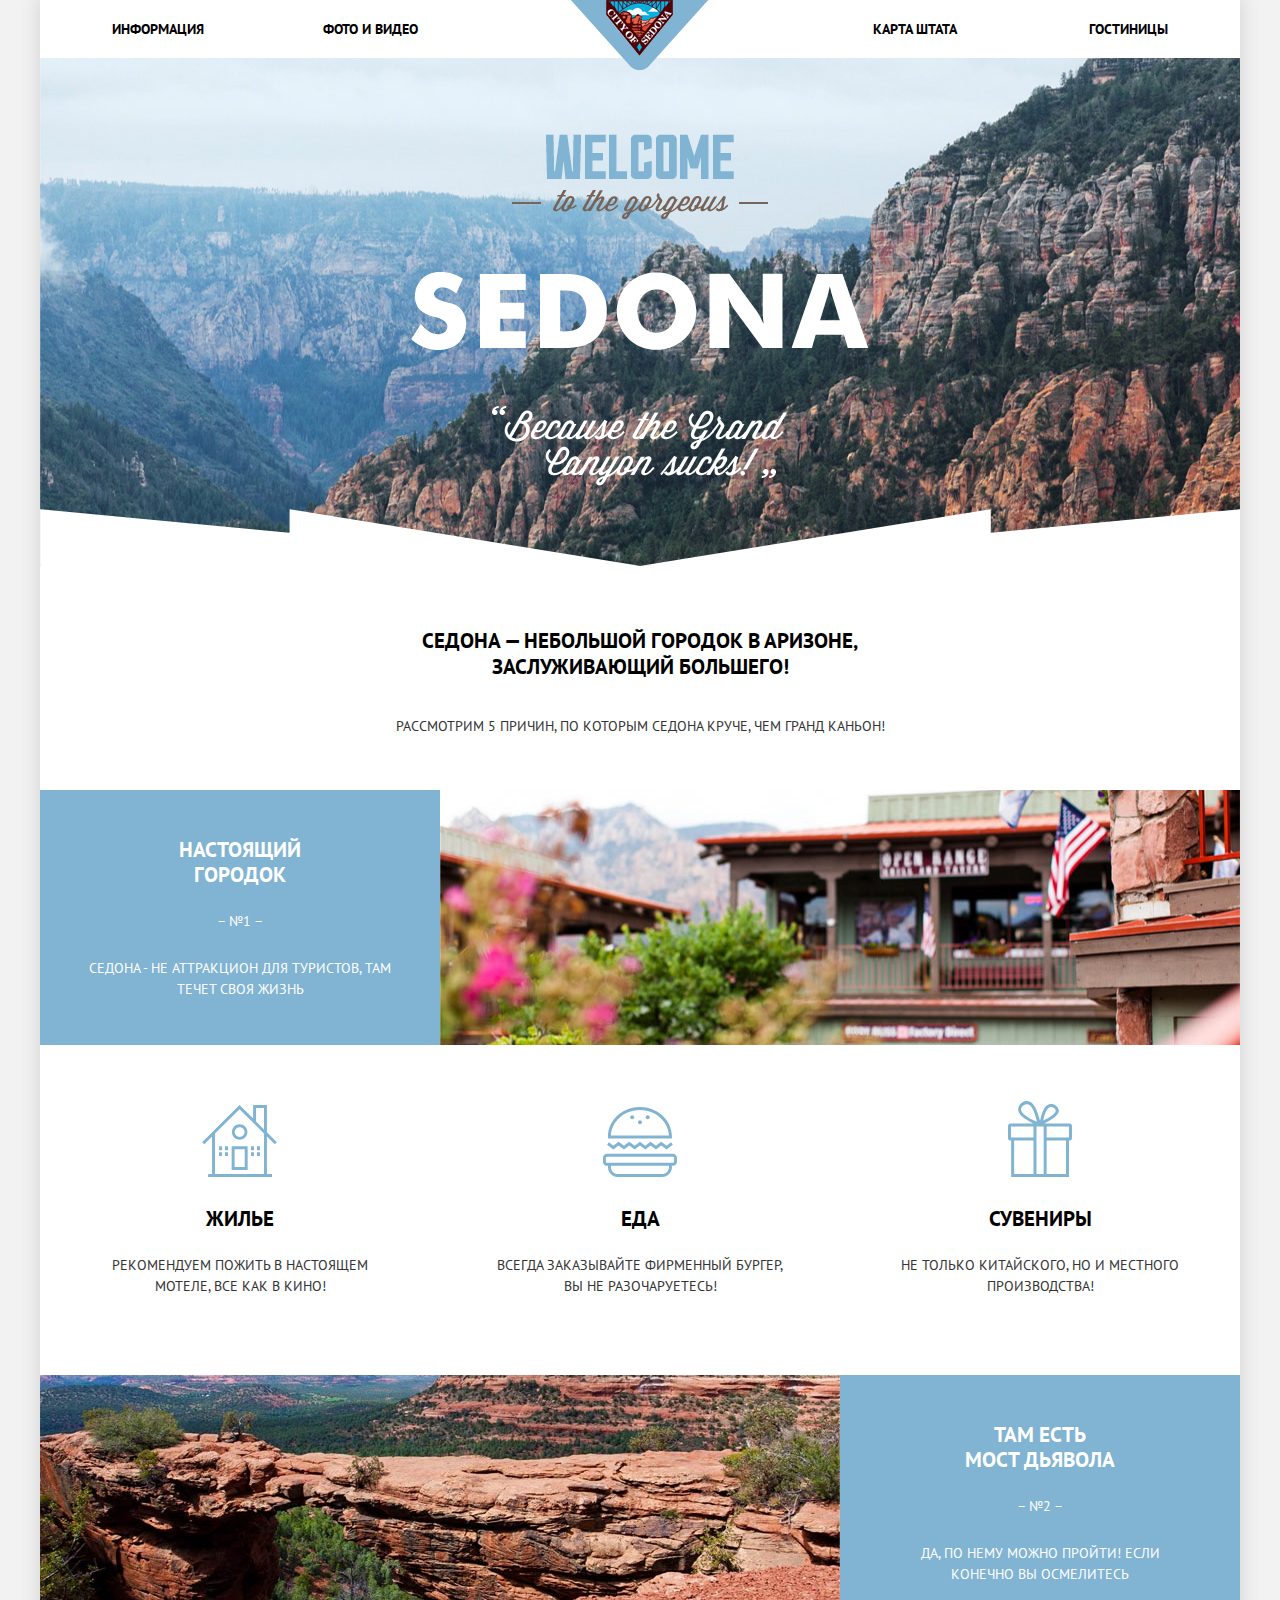
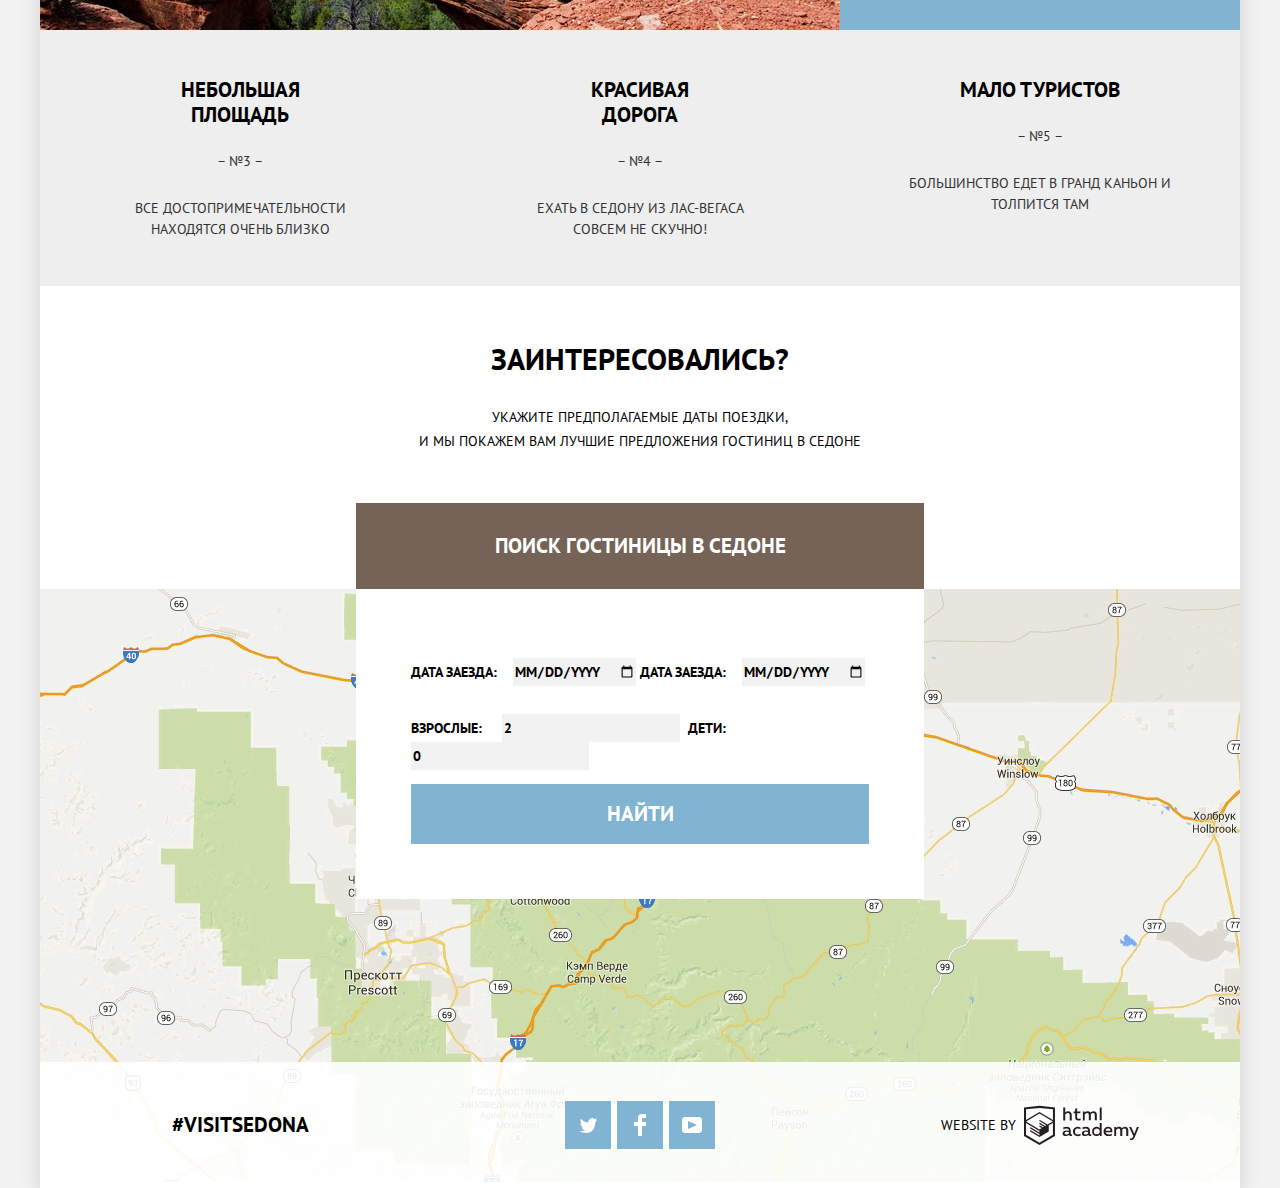
==== commit 84960992: "Продолжение верстки главной страницы" ====
--- a/index.html
+++ b/index.html
@@ -29,7 +29,9 @@
         </div>
         <div class="promo">
           <h1 class="main-title">Седона — небольшой городок в аризоне, заслуживающий большего!</h1>
-          <p>Рассмотрим 5 причин, по которым Седона круче, чем гранд каньон!</p>
+          <p>
+            Рассмотрим 5 причин, по которым Седона круче, чем гранд каньон!
+          </p>
         </div>
         
         <section class="features">
@@ -40,7 +42,7 @@
               <p class="features-number">
                 &ndash; №1 &ndash;
               </p>
-              <p>
+              <p class="features-description">
                 Седона - не аттракцион для туристов, там течет своя жизнь
               </p>
             </li>
@@ -50,15 +52,21 @@
               
             <li class="features-item features-item-light">
               <h2 class="features-title features-title-house">Жилье</h2>
-              <p>Рекомендуем пожить в настоящем мотеле, все как в кино!</p>
+              <p class="features-description">
+                Рекомендуем пожить в настоящем мотеле, все как в кино!
+              </p>
             </li>
             <li class="features-item features-item-light">
               <h2 class="features-title features-title-food">Еда</h2>
-              <p>Всегда заказывайте фирменный бургер, вы не разочаруетесь!</p>
+              <p class="features-description">
+                Всегда заказывайте фирменный бургер, вы не разочаруетесь!
+              </p>
             </li>
             <li class="features-item features-item-light">
               <h2 class="features-title features-title-souvenir">Сувениры</h2>
-              <p>Не только китайского, но и местного производства!</p>
+              <p class="features-description">
+                Не только китайского, но и местного производства!
+              </p>
             </li>
             
             <li class="features-image">
@@ -69,7 +77,7 @@
               <p class="features-number">
                 &ndash; №2 &ndash;
               </p>
-              <p>
+              <p class="features-description">
                 Да, по нему можно пройти! Если конечно вы осмелитесь
               </p>
             </li>
@@ -79,7 +87,7 @@
               <p class="features-number">
                 &ndash; №3 &ndash;
               </p>
-              <p>
+              <p class="features-description">
                 Все достопримечательности находятся очень близко
               </p>
             </li>
@@ -88,7 +96,7 @@
               <p class="features-number">
                 &ndash; №4 &ndash;
               </p>
-              <p>
+              <p class="features-description">
                 Ехать в седону из Лас-Вегаса совсем не скучно!
               </p>
             </li>
@@ -97,7 +105,7 @@
               <p class="features-number">
                 &ndash; №5 &ndash;
               </p>
-              <p>
+              <p class="features-description">
                 Большинство едет в Гранд Каньон и толпится там
               </p>
             </li>
@@ -159,17 +167,17 @@
           <div class="footer-social">
             <ul class="social-list">
               <li>
-                <a class="social-button" href="#">
-                  <span class="visually-hidden">Твитер</span>
+                <a class="social-button icon-twitter" href="#">
+                  <span class="visually-hidden">Твиттер</span>
                 </a>
               </li>
               <li>
-                <a class="social-button" href="#">
+                <a class="social-button icon-facebook" href="#">
                   <span class="visually-hidden">Фейсбук</span>
                 </a>
               </li>
               <li>
-                <a class="social-button" href="#">
+                <a class="social-button icon-youtube" href="#">
                   <span class="visually-hidden">Ютюб</span>
                 </a>
               </li>
@@ -177,8 +185,9 @@
           </div>
           <div class="footer-copyright">
             <span>Website by</span>
-            <a href="https://htmlacademy.ru/intensive/htmlcss">
-              <img src="img/logo-htmlacademy.svg" width="115" height="41" alt="Логотип HTML-Академии">
+            <a class="icon-academy" href="https://htmlacademy.ru/intensive/htmlcss">
+              <span class="visually-hidden">HTML Academy</span>
+              <svg id="Layer_1" data-name="Layer 1" xmlns="http://www.w3.org/2000/svg" width="115" height="41" viewBox="0 0 108.08 36.85"><title>logo-htmlacademy-small1</title><path d="M44.61,26.88a2,2,0,0,0,.55-0.1v1.33a3.25,3.25,0,0,1-1.18.21,1.67,1.67,0,0,1-1.67-1,4.84,4.84,0,0,1-3.14,1.08c-1.51,0-2.91-.83-2.91-2.55,0-2.13,2-2.79,3.71-2.79a11.08,11.08,0,0,1,2.17.25v-0.3c0-1-.76-1.77-2.19-1.77a7.42,7.42,0,0,0-3,.64v-1.7a10.21,10.21,0,0,1,3.19-.55c2.36,0,3.81,1.12,3.81,3.65v3a0.54,0.54,0,0,0,.49.59h0.17Zm-6.44-1.13A1.35,1.35,0,0,0,39.63,27h0.11a3.39,3.39,0,0,0,2.41-1V24.58a9.72,9.72,0,0,0-1.81-.21c-1,0-2.16.33-2.16,1.38h0Zm12.36-6.11a5,5,0,0,1,2.57.64V22a4.08,4.08,0,0,0-2.3-.7,2.75,2.75,0,1,0,0,5.49,5,5,0,0,0,2.43-.64v1.71a6.27,6.27,0,0,1-2.76.57A4.21,4.21,0,0,1,46,24.51q0-.21,0-0.41a4.32,4.32,0,0,1,4.18-4.46h0.38Zm12.17,7.24a2,2,0,0,0,.55-0.1v1.33a3.25,3.25,0,0,1-1.18.21,1.67,1.67,0,0,1-1.67-1,4.84,4.84,0,0,1-3.14,1.08c-1.51,0-2.91-.83-2.91-2.55,0-2.13,2-2.79,3.71-2.79a11.08,11.08,0,0,1,2.17.25v-0.3c0-1-.76-1.77-2.19-1.77a7.42,7.42,0,0,0-3,.64v-1.7a10.21,10.21,0,0,1,3.19-.55c2.36,0,3.81,1.12,3.81,3.65v3a0.54,0.54,0,0,0,.49.59h0.17Zm-6.44-1.13A1.35,1.35,0,0,0,57.73,27h0.11a3.39,3.39,0,0,0,2.41-1V24.58a9.72,9.72,0,0,0-1.81-.21c-1.06,0-2.16.33-2.16,1.38h0ZM73,16V28.2H71.35V26.88a3.88,3.88,0,0,1-3.19,1.54,4.4,4.4,0,0,1,0-8.78,3.81,3.81,0,0,1,3,1.3V16H73Zm-4.53,5.22a2.76,2.76,0,1,0,0,5.52A2.86,2.86,0,0,0,71.15,25V23A2.91,2.91,0,0,0,68.49,21.27ZM79,19.64c3.31,0,4.46,2.68,3.92,5.09H76.7c0.21,1.5,1.67,2.11,3.19,2.11a6.11,6.11,0,0,0,2.64-.59v1.6a7.14,7.14,0,0,1-3,.57C77,28.42,74.78,27,74.78,24a4.18,4.18,0,0,1,4-4.39H79Zm0.09,1.54a2.28,2.28,0,0,0-2.44,2.1v0.06H81.3A2,2,0,0,0,79.13,21.18Zm5.73,7V19.87h1.65v1a3.81,3.81,0,0,1,2.78-1.27A2.86,2.86,0,0,1,91.89,21a4.12,4.12,0,0,1,2.91-1.33A3.06,3.06,0,0,1,98,23V28.2h-1.9V23.05a1.59,1.59,0,0,0-1.42-1.75H94.42a2.8,2.8,0,0,0-2.07,1.12V28.2h-1.9V23.05A1.59,1.59,0,0,0,89,21.31H88.8a3,3,0,0,0-2.21,1.29v5.63H84.86Zm21.31-8.33h1.9l-3.91,9.46c-0.9,2.17-2.09,2.86-3.35,2.86a4.76,4.76,0,0,1-1.1-.14V30.46a2.86,2.86,0,0,0,.85.12c0.9,0,1.58-.64,2.07-1.9l0.17-.42-4-8.4h2l2.86,6.29ZM38.73,1.46V6.22a3.81,3.81,0,0,1,2.7-1.14,3.25,3.25,0,0,1,3.44,3.4v5.15H43V8.72a1.81,1.81,0,0,0-1.61-2h-0.3a2.93,2.93,0,0,0-2.32,1.39v5.52h-1.9V1.46h1.9ZM49.94,2.31v3h3V6.91h-3v3.81c0,1.1.5,1.46,1.58,1.46a4.49,4.49,0,0,0,1.69-.33v1.6A6.8,6.8,0,0,1,51,13.8a2.55,2.55,0,0,1-2.86-2.74V6.89H46.58V5.26h1.5V2.74Zm5.4,11.31V5.28H57v1A3.81,3.81,0,0,1,59.77,5a2.86,2.86,0,0,1,2.6,1.33A4.12,4.12,0,0,1,65.28,5,3.06,3.06,0,0,1,68.44,8.4v5.21h-1.9V8.46a1.59,1.59,0,0,0-1.42-1.75H64.89a2.8,2.8,0,0,0-2.07,1.12v5.78h-1.9V8.46A1.59,1.59,0,0,0,59.5,6.71H59.27A3,3,0,0,0,57.06,8v5.63H55.34ZM71.17,1.45H73V13.6H71.17V1.45ZM14.71,0H14.55L0,1.54V28.21l14.55,8.66,14.55-8.66V1.54Zm12.5,27.1L14.55,34.64,1.9,27.12V16.18l12.59,7.5V25L5.86,19.9v1.31l8.68,5.21v1.39L5.87,22.65V24l8.68,5.21,8.75-5.24V18.31L27.2,16V27.12Zm0-12.53-3.48,2-1.6,1L14.51,13v1.31L21,18.23H21l-0.14.09-1,.54-5.37-3.2V17l4.24,2.52-1,.67-3.2-1.9v1.31l2.1,1.24L14.5,22.1,2,14.65,14.51,7.11Zm0-1.32L14.49,5.76,1.91,13.25v-10L14.56,1.92,27.21,3.25v10h0Z" transform="translate(0 -0.02)" fill="#231f20"/></svg>
             </a>
           </div>
         </div>
--- a/css/style.css
+++ b/css/style.css
@@ -65,6 +65,7 @@
 
 .main-header-logo {
   position: absolute;
+  z-index: 1;
   top: 0;
   left: 50%;
   transform: translateX(-50%);
@@ -112,26 +113,46 @@
 }
 
 .intro {
+  position: relative;
+  
   background-image: url("../img/background.jpg");
-  background-position: top;
+  background-color: #d9eaf2;
+  background-position: 50% 21%;
   background-repeat: no-repeat;
   background-size: cover;
+}
+
+.intro::after {
+  content: "";
+  display: block;
+  
+  position: absolute;
+  bottom: 0;
+  left: 0;
+  
+  width: 100%;
+  height: 57px;
+  
+  background-image: url("../img/intro-bg.png");
+  background-repeat: no-repeat;
+  background-position: 0 0;
 }
 
 .intro img {
   display: block;
   margin: 0 auto;
-  margin-top: 76px;
+  padding-top: 76px;
+  padding-bottom: 80px;
 }
 
 .promo {
   margin-bottom: 51px;
-  padding-top: 62px;
+  margin-top: 62px;
   
   text-align: center;
 }
 
-.main-title {
+.promo .main-title {
   width: 450px;
   margin: 0 auto;
   margin-bottom: 33px;
@@ -172,17 +193,24 @@
   background-color: #81b3d2;  
 }
 
-.features-title {
-  margin-top: 47px;
-  margin-bottom: 28px;
+.features-item .features-title {
+  margin: 47px auto 24px auto;
+  width: 160px;
   
   font-size: 21px;
   line-height: 1.2;
   font-weight: 700;
 }
 
+.features-item .features-description {
+  margin: 0;
+  padding: 0;
+}
+
 .features-item .features-number {
-  margin-bottom: 28px;
+  margin: 0;
+  padding: 0;
+  margin-bottom: 26px;
 }
 
 .features-image {
@@ -193,11 +221,60 @@
 }
 
 .features-item-light {
+  min-height: 330px;
   background-color: #ffffff;
 }
 
 .features-item-light .features-title {
-  color: #000000;
+  position: relative;
+  margin-top: 161px;
+  
+  color: #000000;
+}
+
+.features-item-light .features-title-house::before {
+  content: "";
+  
+  position: absolute;
+  bottom: 54px;
+  left: 42px;
+  
+  width: 75px;
+  height: 72px;
+  
+  background-image: url("../img/icon-1.svg");
+  background-repeat: no-repeat;
+  background-position: 0 0;
+}
+
+.features-item-light .features-title-food::before {
+  content: "";
+  
+  position: absolute;
+  bottom: 54px;
+  left: 43px;
+  
+  width: 74px;
+  height: 70px;
+  
+  background-image: url("../img/icon-2.svg");
+  background-repeat: no-repeat;
+  background-position: 0 0;
+}
+
+.features-item-light .features-title-souvenir::before {
+  content: "";
+  
+  position: absolute;
+  bottom: 54px;
+  left: 48px;
+  
+  width: 64px;
+  height: 76px;
+  
+  background-image: url("../img/icon-3.svg");
+  background-repeat: no-repeat;
+  background-position: 0 0;
 }
 
 .features-item-light p {
@@ -205,6 +282,7 @@
 }
 
 .features-item-gray {
+  min-height: 256px;
   padding: 0 69px;
   
   background-color: #eeeeee;
@@ -233,13 +311,17 @@
 
 .offer p {
   width: 575px;
-  margin: 33px auto 49px auto;
+  margin: 28px auto 50px auto;
   
   font-size: 14px;
   line-height: 24px;
 }
 
 .btn-search {
+  box-sizing: border-box;
+  width: 568px;
+  padding: 30px 50px;
+  
   font-size: 21px;
   line-height: 26px;
   font-weight: 700;
@@ -264,9 +346,12 @@
 }
 
 .search-form {
+  position: absolute;
+  display: flex;
+  flex-wrap: wrap;
+  
   box-sizing: border-box;
   top: 0;
-  left: 50%;
   width: 568px;
   margin-left: 316px;
   padding: 55px;
@@ -274,9 +359,16 @@
   font-size: 14px;
   line-height: 26px;
   font-weight: 700;
-}
-
-.search-form input {
+  
+  background-color: #ffffff;
+}
+
+.search-form label {
+  width: 100px;
+  padding-right: 12px;
+}
+
+.search-form input {  
   font: inherit;
   text-transform: uppercase;
   
@@ -294,7 +386,18 @@
   outline: none;
 }
 
+.form-calendar {
+  padding: 0;
+}
+
+.form-persons-change {
+  padding: 0;
+}
+
 .btn-search-form {
+  width: 100%;
+  padding: 17px 0;
+  
   font-size: 21px;
   line-height: 26px;
   font-weight: 700;
@@ -304,7 +407,8 @@
   border: none;
 }
 
-.btn-search-form:hover {
+.btn-search-form:hover,
+.btn-search-form:focus {
   background-color: #669ec0;
 }
 
@@ -343,7 +447,15 @@
   background-color: rgba(255, 255, 255, 0.9);
 }
 
+.index-footer-wrapper {
+  position: absolute;
+  bottom: 0;
+  left: 0;  
+}
+
 .hashtag {
+  margin: 0;
+  padding: 0;
   width: 400px;
   
   font-size: 21px;
@@ -354,30 +466,114 @@
 
 .footer-social {
   width: 400px;
+  margin: 36px 0;
 }
 
 .social-list {
   display: flex;
-/*
-  дисплей флекс
-но тут подумай тебе надо добиться такого поведения чтобы при переполнении между ними всегда было расстояние и когда элементов много они переносились на другую строку
-*/
+  flex-wrap: wrap;
+  justify-content: center;
+  
+  margin: 0;
+  padding: 0;
+
   list-style: none;
-  padding: 0;
+  
 }
 
 .social-button {
+  display: block;
+  position: relative;
+  
+  margin: 3px;
+  width: 46px;
+  height: 48px;
+  
   color: #81b3d2;
+  
+  background-color: #81b3d2;
+}
+
+.social-button:hover,
+.social-button:focus {
+  background-color: #669ec0;
+}
+
+.social-button:active::before {
+  opacity: 0.3;
+}
+
+.icon-twitter::before {
+  content: "";
+  display: inline-block;
+  
+  position: absolute;
+  top: 17px;
+  left: 15px;
+  
+  width: 17px;
+  height: 15px;
+  
+  background-image: url(../img/twitter.svg);
+  background-repeat: no-repeat;
+}
+
+.icon-facebook::before {
+  content: "";
+  display: inline-block;
+  
+  position: absolute;
+  top: 13px;
+  left: 17px;
+  
+  width: 12px;
+  height: 22px;
+  
+  background-image: url(../img/fb-icon.svg);
+  background-repeat: no-repeat;
+}
+
+.icon-youtube::before {
+  content: "";
+  display: inline-block;
+  
+  position: absolute;
+  top: 16px;
+  left: 13px;
+  
+  width: 20px;
+  height: 16px;
+  
+  background-image: url(../img/youtube.svg);
+  background-repeat: no-repeat;
 }
 
 .footer-copyright {
+  display: flex;
+  justify-content: center;
+  align-items: center;
   width: 400px;
 }
 
 .footer-copyright span {
+  margin-right: 8px;
+  
   font-size: 14px;
   line-height: 26px;
   font-weight: 400;
+}
+
+.icon-academy {
+  line-height: 0;
+}
+
+.icon-academy:hover path,
+.icon-academy:focus path {
+  fill: #81b3d2;
+}
+
+.icon-academy:active path {
+  fill: #bdbbbc;
 }
 
 /*Стилизация страницы поиска отелей*/
@@ -444,10 +640,14 @@
 
 .sorting {
   display: flex;
+  align-items: center;
   padding: 0 6%;
 }
 
 .sorting-caption {
+  margin: 31px 0;
+  padding-right: 50px;
+  
   font-size: 21px;
   line-height: 26px;
   font-weight: 700;
@@ -455,6 +655,7 @@
 
 .sorting-by {
   display: flex;
+  align-items: baseline;
 }
 
 .sorting-by-caption {
@@ -468,9 +669,14 @@
 
 .sorting-list {
   display: flex;
+  align-items: center;
   margin: 0;
   padding: 0;
   list-style: none;
+}
+
+.sorting-list li {
+  margin-left: 33px;
 }
 
 .sorting-list a {
@@ -485,7 +691,8 @@
   border: none;
 }
 
-.sorting-list a:hover {
+.sorting-list a:hover,
+.sorting-list a:focus {
   color: #81b3d2;
 }
 
@@ -494,10 +701,31 @@
   border: none;
 }
 
-.arrows {
+.arrows {  
   margin-left: auto;
 }
 
+.arrow {
+  font-size: 0;
+  line-height: 0;
+}
+
+.arrow-up {
+  margin-right: 12px;
+}
+
+.arrow-down:hover path,
+.arrow-up:hover path,
+.arrow-down:focus path,
+.arrow-up:focus path {
+  fill: #231f20;
+}
+
+.arrow-down:active path,
+.arrow-up:active path {
+  fill: #81b3d2;
+}
+
 .result-list {
   margin: 0;
   padding: 0;
@@ -505,6 +733,7 @@
 
 .result-item {
   display: flex;
+  align-items: flex-end;
   padding: 30px 6%;
   
   list-style: none;
@@ -513,10 +742,12 @@
 
 .result-item-image {
   margin-right: 30px;
+  
+  line-height: 0;
 }
 
 .result-item-info {
-  width: 20%;
+  width: 259px;
   display: flex;
   flex-wrap: wrap;
 }
@@ -539,13 +770,17 @@
 
 .result-item-text {
   width: 50%;
+  margin: 0;
   padding-right: 10px;
   box-sizing: border-box;
   color: #333333;
 }
 
 .btn-more {
+  padding: 6px 17px;
   margin-right: 6px;
+  margin-top: 16px;
+  
   font-size: 14px;
   line-height: 21px;
   font-weight: 700;
@@ -554,7 +789,8 @@
   background-color: #81b3d2;
 }
 
-.btn-more:hover {
+.btn-more:hover,
+.btn-more:focus {
   background-color: #669ec0;
 }
 
@@ -565,6 +801,10 @@
 }
 
 .btn-book {
+  padding: 6px 17px;
+  margin-top: 16px;
+
+  
   font-size: 14px;
   line-height: 21px;
   font-weight: 700;
@@ -573,7 +813,8 @@
   background-color: #766357;
 }
 
-.btn-book:hover {
+.btn-book:hover,
+.btn-book:focus {
   background-color: #604e43;
 }
 
@@ -588,6 +829,9 @@
 }
 
 .result-item-rate {
+  margin: 0;
+  padding: 5px 15px;
+  
   color: #666666;
   
   background-color: #f2f2f2;
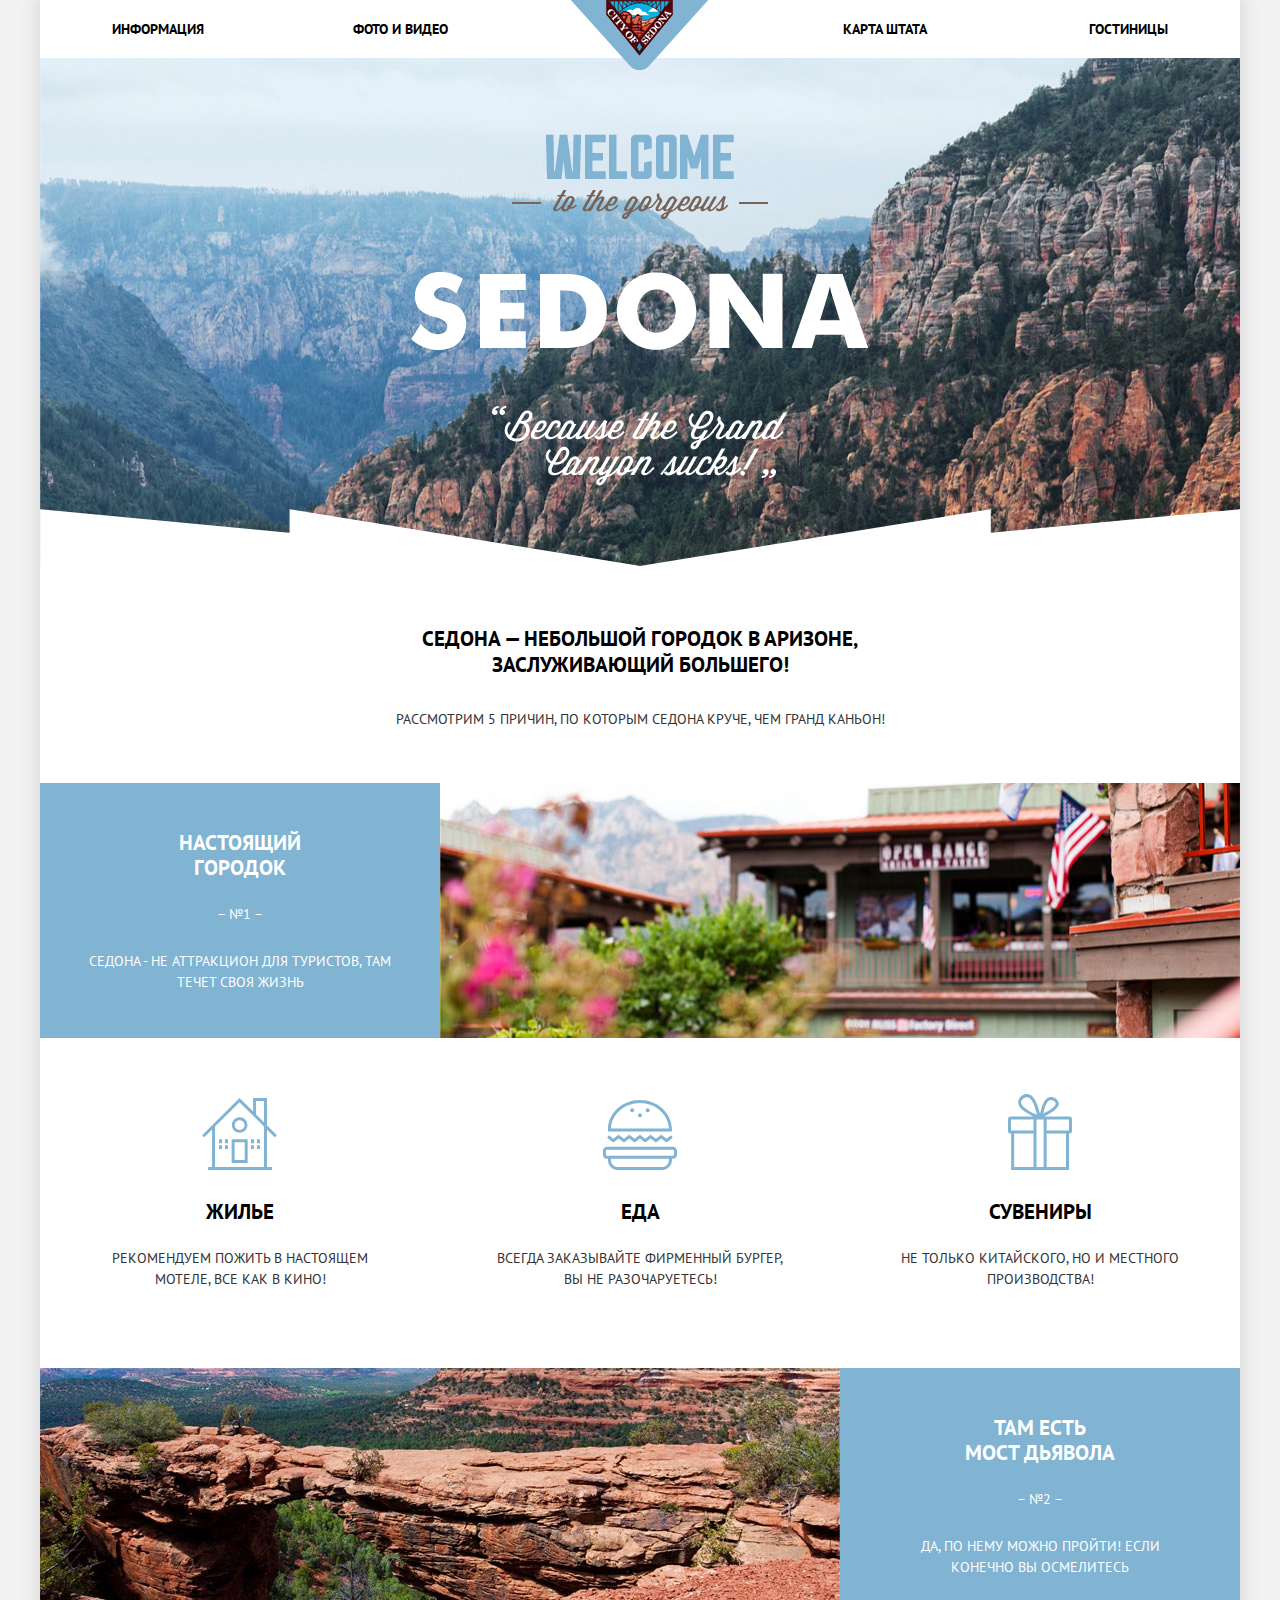
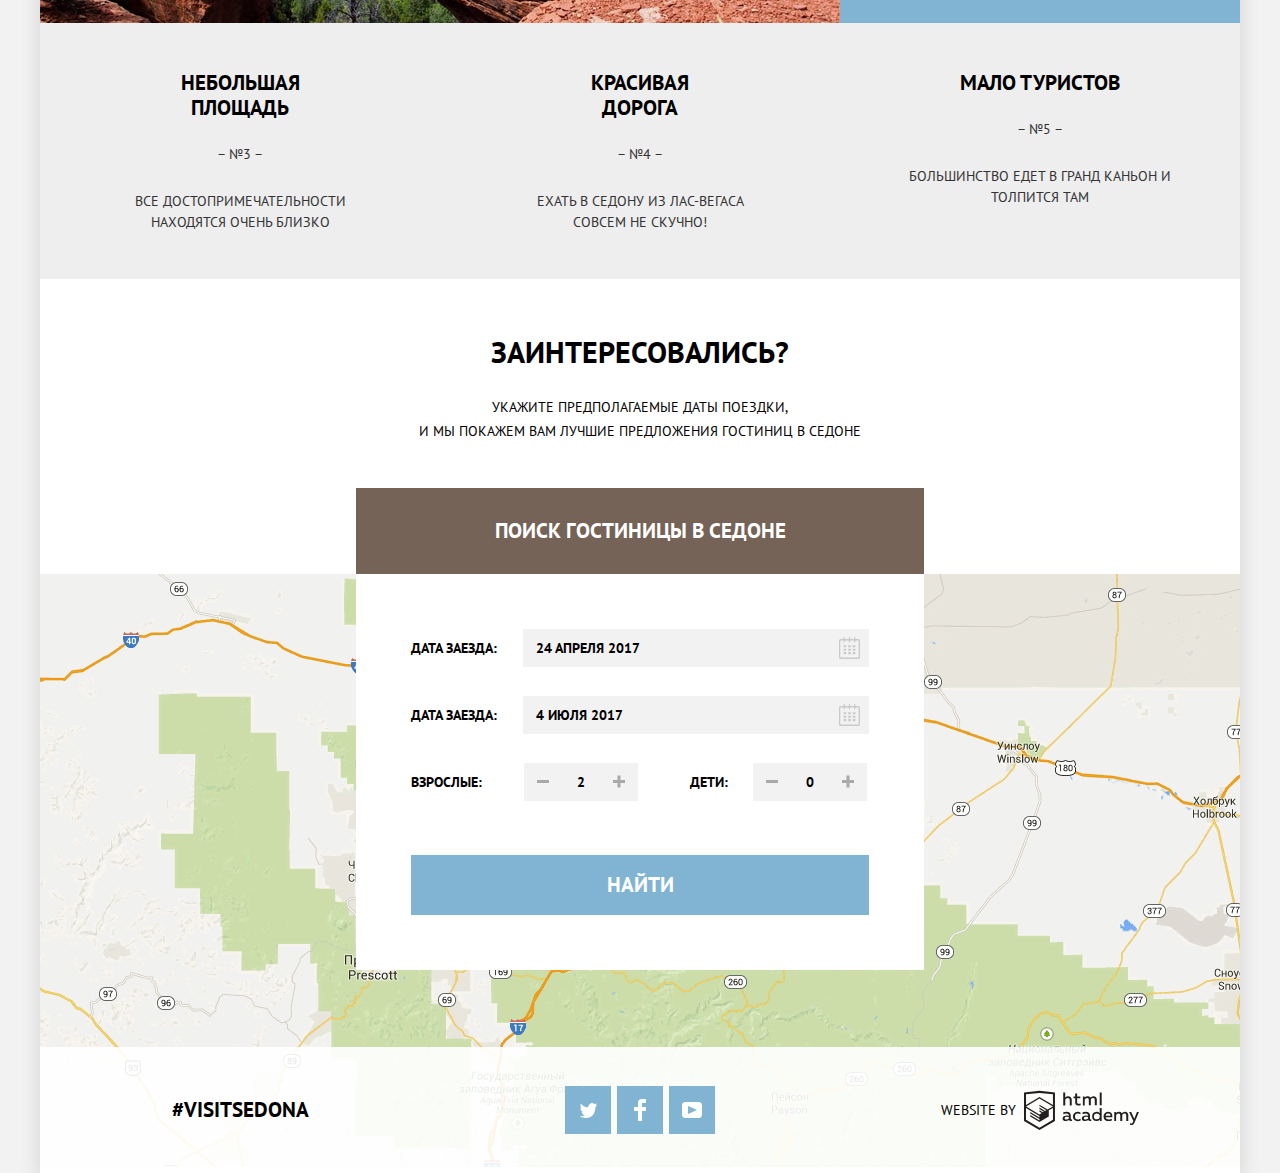
==== commit 5d48f992: "Внесенние доработок" ====
--- a/index.html
+++ b/index.html
@@ -16,8 +16,8 @@
         <nav class="main-navigation">
           <ul class="site-navigation">
             <li><a href="info.html">Информация</a></li>
-            <li><a href="media.html">Фото и видео</a></li>
-            <li><a href="map.html">Карта штата</a></li>
+            <li class="shift-right"><a href="media.html">Фото и видео</a></li>
+            <li class="shift-left"><a href="map.html">Карта штата</a></li>
             <li><a href="hotels.html">Гостиницы</a></li>
           </ul>
         </nav>
@@ -127,36 +127,41 @@
         </div>
         
         <form class="search-form" action="https://echo.htmlacademy.ru" method="get">
-          <p>
+          <p class="date-block">
             <label for="date-arrival">Дата заезда: </label>
-            <input class="search-form-date" id="date-arrival" type="date" name="arrival" value="24 апреля 2017">
+            <input class="search-form-date" id="date-arrival" type="text" name="arrival" value="24 апреля 2017">
             <button class="form-calendar" type="button">
               <span class="visually-hidden">Календарь</span>
             </button>
           </p> 
-          <p>
+          
+          <p class="date-block">
             <label for="date-departure">Дата заезда: </label>
-            <input class="search-form-date" id="date-departure" type="date" name="departure" value="4 июля 2017">
+            <input class="search-form-date" id="date-departure" type="text" name="departure" value="4 июля 2017">
             <button class="form-calendar" type="button">
               <span class="visually-hidden">Календарь</span>
             </button>
           </p>
-          <p>
+          
+          <p class="persons-block">
             <label for="persons-adults">Взрослые: </label>
+            <button class="form-persons-change icon-minus" type="button">
+              <span class="visually-hidden">Минус</span>
+            </button>
+            <input class="search-form-persons" id="persons-adults" type="text" name="adults" value="2">
             <button class="form-persons-change icon-plus" type="button">
               <span class="visually-hidden">Плюс</span>
-            </button>  
-            <input class="search-form-persons" id="persons-adults" type="number" name="adults" value="2">
+            </button>
+          </p>
+            
+          <p class="persons-block">
+            <label for="persons-kids">Дети: </label>
             <button class="form-persons-change icon-minus" type="button">
               <span class="visually-hidden">Минус</span>
             </button>
-            <label for="persons-kids">Дети: </label>
+            <input class="search-form-persons" id="persons-kids" type="text" name="kids" value="0">
             <button class="form-persons-change icon-plus" type="button">
               <span class="visually-hidden">Плюс</span>
-            </button> 
-            <input class="search-form-persons" id="persons-kids" type="number" name="kids" value="0">
-            <button class="form-persons-change icon-minus" type="button">
-              <span class="visually-hidden">Минус</span>
             </button>
           </p>
           <button class="btn btn-search-form" type="submit">Найти</button>
--- a/css/style.css
+++ b/css/style.css
@@ -2,7 +2,7 @@
   margin: 0;
   padding: 0;
   
-  font-family: "PT Sans", Arial, sans-serif;
+  font-family: "PT Sans", "Arial", sans-serif;
   font-size: 14px;
   line-height: 21px;
   font-weight: 400;
@@ -23,7 +23,8 @@
   text-decoration: none;
 }
 
-.visually-hidden:not(:focus):not(:active) {
+.visually-hidden:not(:focus):not(:active),
+input[type="checkbox"] {
   position: absolute;
 
   width: 1px;
@@ -99,6 +100,16 @@
   text-align: right;
 }
 
+.shift-right {
+/*  box-sizing: border-box;*/
+  margin-left: 60px;
+}
+
+.shift-left {
+/*  box-sizing: border-box;*/
+  margin-right: 60px;
+}
+
 .site-navigation a {
   color: #000000;
 }
@@ -147,7 +158,7 @@
 
 .promo {
   margin-bottom: 51px;
-  margin-top: 62px;
+  margin-top: 60px;
   
   text-align: center;
 }
@@ -155,7 +166,7 @@
 .promo .main-title {
   width: 450px;
   margin: 0 auto;
-  margin-bottom: 33px;
+  margin-bottom: 28px;
   
   font-size: 21px;
   line-height: 26px;
@@ -311,7 +322,7 @@
 
 .offer p {
   width: 575px;
-  margin: 28px auto 50px auto;
+  margin: 25px auto 45px auto;
   
   font-size: 14px;
   line-height: 24px;
@@ -359,16 +370,19 @@
   font-size: 14px;
   line-height: 26px;
   font-weight: 700;
+  text-transform: uppercase;
   
   background-color: #ffffff;
 }
 
-.search-form label {
+.date-block label {
   width: 100px;
   padding-right: 12px;
 }
 
 .search-form input {  
+  box-sizing: border-box;
+  
   font: inherit;
   text-transform: uppercase;
   
@@ -382,20 +396,145 @@
 
 .search-form input:focus {
   background-color: #ffffff;
-  border: 2px solid #e5e5e5;
-  outline: none;
+  outline: 2px solid #e5e5e5;
+}
+
+.search-form .date-block {
+  position: relative;
+  display: flex;
+  flex-wrap: wrap;
+  align-items: center;
+  
+  margin: 0;
+  margin-bottom: 29px;
+}
+
+.date-block input {
+  width: 346px;
+  min-height: 38px;
+  padding: 6px 9px 6px 13px;
+  
+  font-size: 14px;
+  line-height: 26px;
+  font-weight: 700;
+  text-transform: uppercase;
 }
 
 .form-calendar {
   padding: 0;
 }
 
+.form-calendar::before {
+  content: "";
+  
+  position: absolute;
+  top: 8px;
+  right: 9px;
+  
+  width: 21px;
+  height: 22px;
+  
+  background-image: url("../img/calendar.svg");
+}
+
+.form-calendar:hover::before,
+.form-calendar:focus::before {
+  background-image: url("../img/calendar-hover.svg");
+}
+
+.form-calendar:active::before {
+  background-image: url("../img/calendar-active.svg")
+}
+
+.search-form .persons-block {
+  position: relative;
+  display: flex;
+  flex-wrap: wrap;
+  align-items: center;
+  width: 50%;
+  
+  margin: 0;
+  padding-bottom: 29px;
+}
+
+.persons-block:nth-child(2n-1) label {
+  box-sizing: border-box;
+  width: 113px;
+  padding-right: 12px;
+}
+
+.persons-block:nth-child(2n) label {
+  box-sizing: border-box;
+  width: 113px;
+  padding-left: 50px;
+  padding-right: 12px;
+}
+
+.persons-block input {
+  width: 38px;
+  min-height: 38px;
+  padding: 6px 4px;
+  
+  font-size: 14px;
+  line-height: 26px;
+  font-weight: 700;
+  text-transform: uppercase;
+  text-align: center;
+}
+
 .form-persons-change {
   padding: 0;
+  width: 38px;
+  height: 38px;
+}
+
+.icon-minus::before {
+  content: "";
+  position: absolute;
+  top: 17px;
+  left: 126px;
+  
+  width: 12px;
+  height: 3px;
+  
+  background-color: #a9a9a9;
+}
+
+.icon-plus::before,
+.icon-plus::after {
+  content: "";
+  position: absolute;
+  top: 17px;
+  left: 202px;
+  
+  width: 12px;
+  height: 3px;
+  
+  background-color: #a9a9a9;
+}
+
+.icon-plus::after {
+  transform: rotate(90deg);
+}
+
+.icon-minus:hover::before,
+.icon-minus:focus::before,
+.icon-plus:hover::before,
+.icon-plus:focus::before,
+.icon-plus:hover::after,
+.icon-plus:focus::after {
+  background-color: #000000;
+}
+
+.icon-minus:active::before,
+.icon-plus:active::before,
+.icon-plus:active::after {
+  background-color: #81b3d2;
 }
 
 .btn-search-form {
   width: 100%;
+  margin-top: 25px;
   padding: 17px 0;
   
   font-size: 21px;
@@ -505,7 +644,7 @@
 
 .icon-twitter::before {
   content: "";
-  display: inline-block;
+  display: block;
   
   position: absolute;
   top: 17px;
@@ -520,7 +659,7 @@
 
 .icon-facebook::before {
   content: "";
-  display: inline-block;
+  display: block;
   
   position: absolute;
   top: 13px;
@@ -535,7 +674,7 @@
 
 .icon-youtube::before {
   content: "";
-  display: inline-block;
+  display: block;
   
   position: absolute;
   top: 16px;
@@ -583,10 +722,11 @@
 }
 
 .filters {
+  padding: 0 6%;
+  
   background-image: url("../img/background-hotels.jpg");
   background-repeat: no-repeat;
   background-size: cover;
-  padding: 0 6% 33px 6%;
 }
 
 .filter-form {
@@ -595,53 +735,232 @@
 
 .filter-form-group {
   margin: 0;
-  padding: 0;
-  width: 240px;
-}
-
-.filter-form-container {
-  width: 328px;
-  margin-left: auto;
-}
-
-.filter-form-cost {
-  margin: 0;
-  padding: 0;
+  margin-top: 25px;
+  padding: 0;
+  width: 255px;
 }
 
 .filter-form fieldset {
   border: none;
 }
 
+.filter-form-title {
+  margin-bottom: 27px;
+  
+  font-size: 16px;
+  line-height: 21px;
+  font-weight: 700;
+  color: #ffffff;
+}
+
 .filter-form ul {
+  margin: 0;
+  padding: 0;
+  
   list-style: none;
   line-height: 21px;
   color: #ffffff;
 }
 
-.filter-form-title,
-.cost-range-label {
-  font-size: 16px;
-  line-height: 21px;
-  font-weight: 700;
+.filter-form-option {
+  margin-bottom: 25px;
+  padding-left: 40px;
+}
+
+.filter-form-option:last-child {
+  margin-bottom: 30px;
+}
+
+.filter-form-option label {
+  position: relative;
+  
+  display: block;
+  
+  cursor: pointer;
+  user-select: none;
+}
+
+.filter-form-option input[type="checkbox"]:focus + .filter-form-label::before {
+  outline: 2px solid;
+  outline: 5px auto -webkit-focus-ring-color;
+}
+
+.filter-input-checkbox:checked + label::before {
+  content: "";
+  position: absolute;
+  left: -40px;
+  top: -2px;
+  
+  width: 27px;
+  height: 23px;
+  
+  background-image: url("../img/checkbox-on.svg");
+}
+
+.filter-input-checkbox + label::before {
+  content: "";
+  position: absolute;
+  left: -40px;
+  top: -2px;
+  
+  width: 23px;
+  height: 23px;
+  
+  background-image: url("../img/checkbox-off.svg");
+}
+
+.filter-input-checkbox:disabled + label::before {
+  background-image: url("../img/checkbox-off-disabled.svg");
+}
+
+.filter-input-checkbox:checked:disabled + label::before {
+  background-image: url("../img/checkbox-on-disabled.svg");
+}
+
+.btn-filter-form {
+  display: block;
+  margin: 0 auto;
+  padding: 6px 34px;
+
+  font-size: 14px;
+  line-height: 20px;
   color: #ffffff;
-}
-
-.btn-filter-form {
-  background-color: transparent;
+  text-transform: uppercase;
+
+  background: transparent;
   border: 2px solid #ffffff;
   border-radius: 2px;
-}
-
-.btn-filter-form:hover {
+  cursor: pointer;
+}
+
+.btn-filter-form:hover,
+.btn-filter-form:focus {
   color: #000000;
   background-color: #ffffff;
 }
 
+/*Двойной ползунок----------------*/
+.filter-form-container {
+  width: 318px;
+  margin-top: 25px;
+  margin-left: auto;
+}
+
+.filter-form-cost {
+  margin: 0;
+  padding: 0;
+}
+
+.filter-form-cost .filter-form-title {
+  margin-bottom: 8px;
+}
+
+.cost-range {
+  position: relative;
+  
+  height: 32px;
+  margin: 0;
+  margin-bottom: 20px;
+  
+  font-size: 0;
+
+  border: 2px solid #ffffff;
+  border-radius: 2px;
+}
+
+.cost-range::after {
+  content: "";
+  position: absolute;
+  top: 50%;
+  left: 50%;
+
+  width: 2px;
+  height: 22px;
+
+  background: #ffffff;
+  transform: translate(-50%, -50%);
+}
+
+.cost-range label {
+  display: inline-block;
+  vertical-align: top;
+
+  font-size: 14px;
+  line-height: 32px;
+  font-weight: 400;
+  color: #ffffff;
+
+  cursor: pointer;
+}
+
+.cost-range-label {
+  width: 85px;
+  padding-left: 65px;
+}
+
+.cost-range-input {
+  width: 50px;
+  margin: 0;
+
+  color: inherit;
+  font: inherit;
+
+  background: none;
+  border: none;
+}
+
+.scale {
+  position: relative;
+
+  margin-bottom: 32px;
+}
+
+.scale .diapason {
+  height: 2px;
+
+  background: rgba(255, 255, 255, 0.3);
+}
+
+.diapason .bar {
+  width: 80%;
+  height: 2px;
+
+  background: #ffffff;
+}
+
+.toggle {
+  position: absolute;
+  top: -9px;
+  
+  width: 4px;
+  height: 4px;
+
+  background: #ababab;
+  border: 8px solid #ffffff;
+  border-radius: 50%;
+  box-shadow: 0 2px 1px 0 rgba(0, 1, 1, 0.2);
+  cursor: pointer;
+}
+
+.toggle:hover {
+  background: #1c4f80;
+}
+
+.toggle-min {
+  left: 0;
+}
+
+.toggle-max {
+  left: 80%;
+}
+/*----------------Двойной ползунок*/
+
 .sorting {
   display: flex;
   align-items: center;
   padding: 0 6%;
+  
+  border-bottom: 2px solid #e5e5e5;
 }
 
 .sorting-caption {
@@ -661,10 +980,6 @@
 .sorting-by-caption {
   font-size: 12px;
   line-height: 18px;
-}
-
-.sorting {
-  border-bottom: 1px solid #e5e5e5;
 }
 
 .sorting-list {
@@ -737,7 +1052,7 @@
   padding: 30px 6%;
   
   list-style: none;
-  border-bottom: 1px solid #e5e5e5;
+  border-bottom: 2px solid #e5e5e5;
 }
 
 .result-item-image {
@@ -747,7 +1062,8 @@
 }
 
 .result-item-info {
-  width: 259px;
+  min-height: 90px;
+  width: 20%;
   display: flex;
   flex-wrap: wrap;
 }
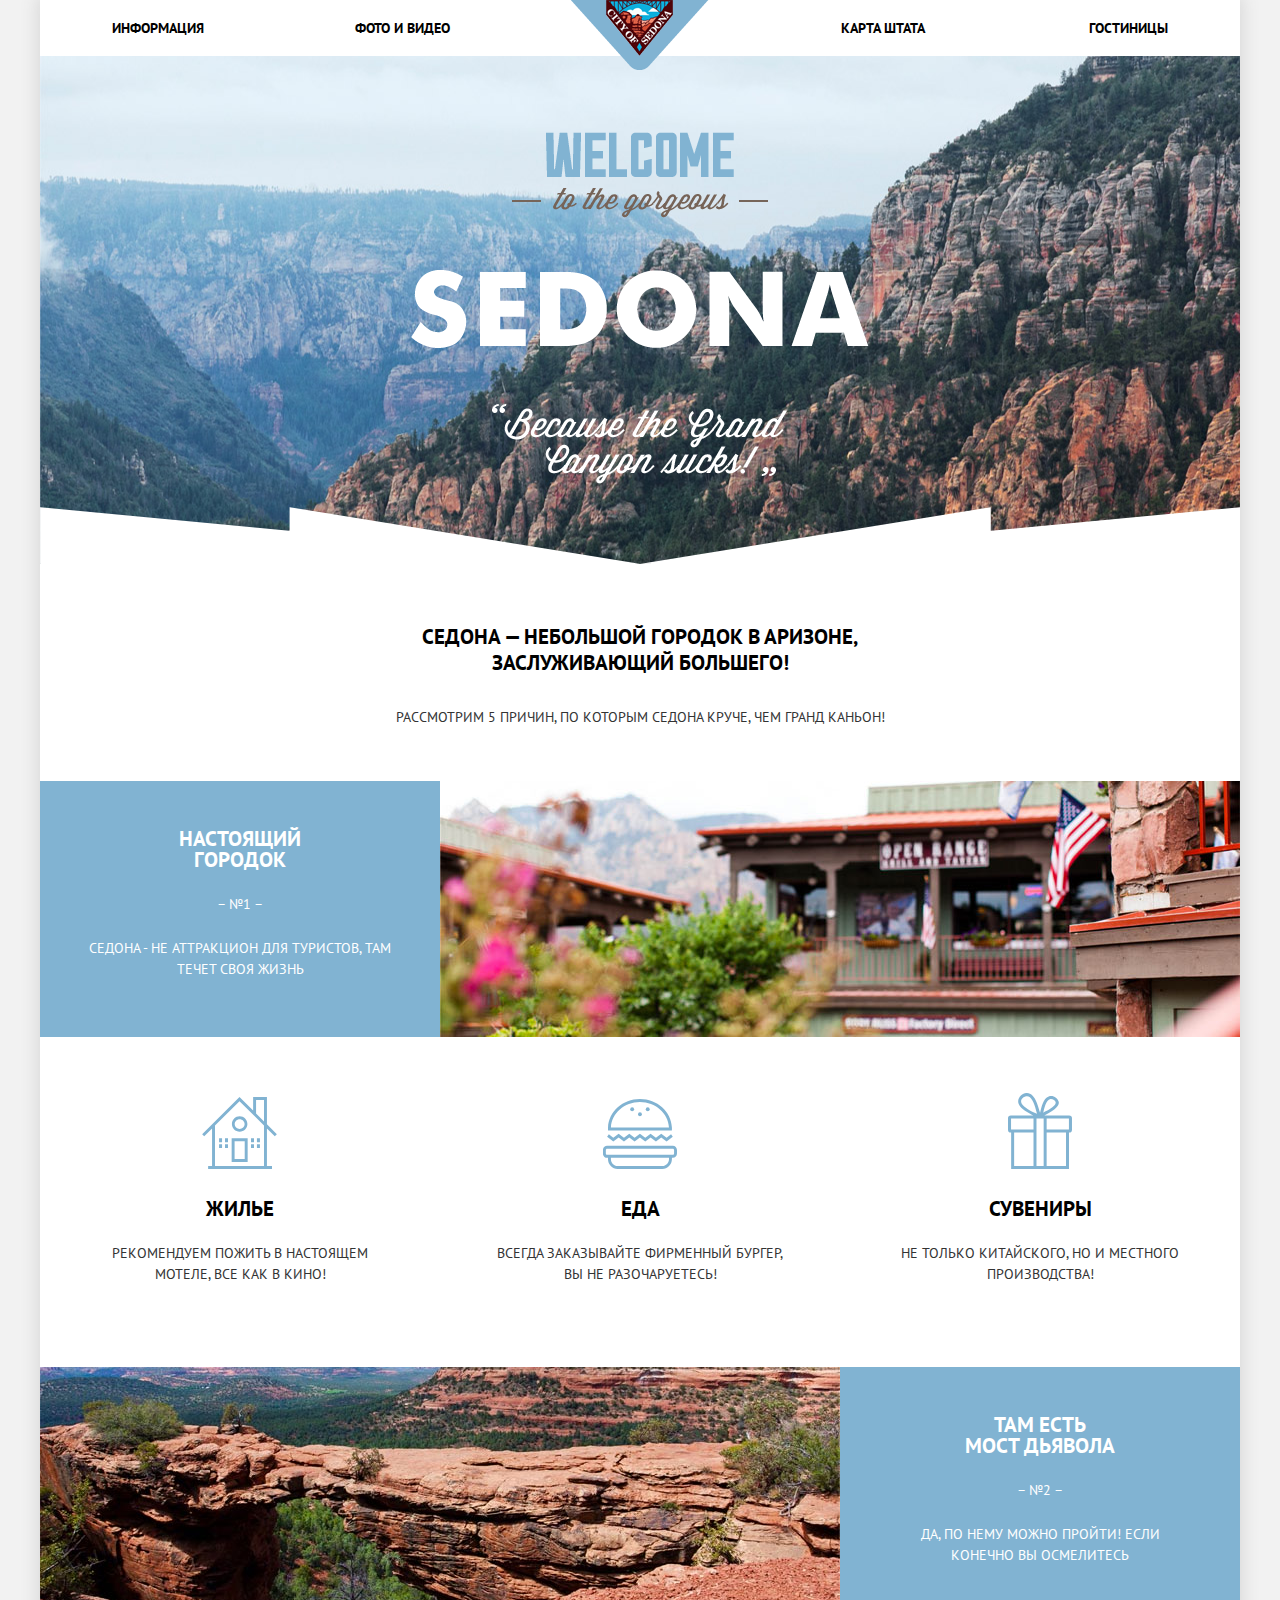
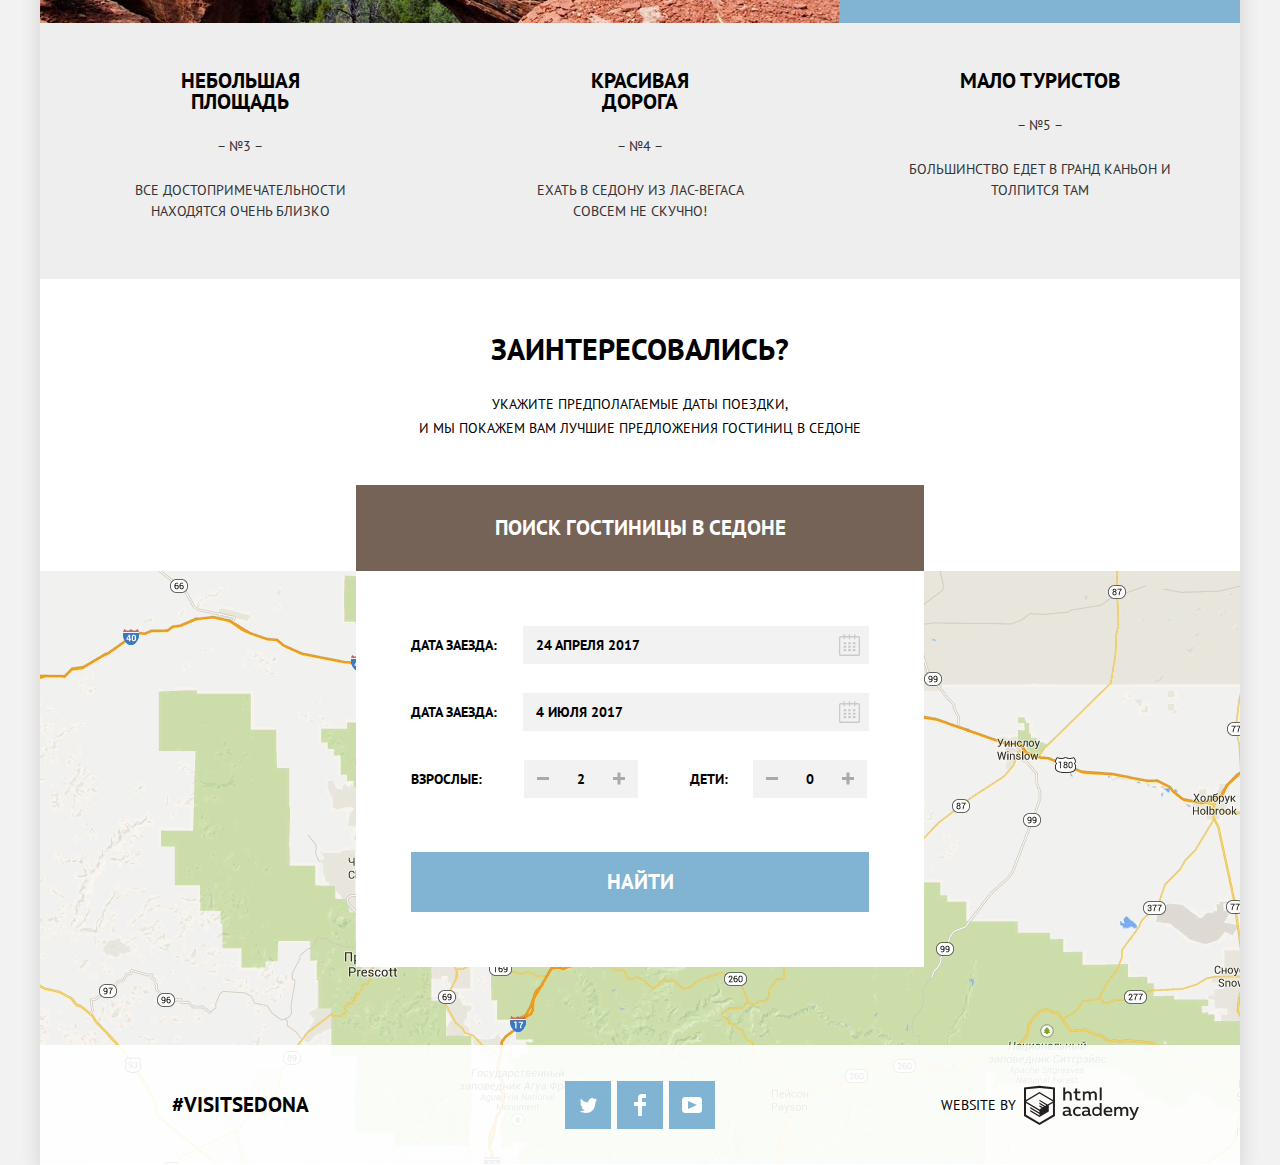
==== commit c666f166: "Исправлены замечания. Добавлен JS" ====
--- a/index.html
+++ b/index.html
@@ -117,20 +117,22 @@
           <p>
             Укажите предполагаемые даты поездки,<br> и мы покажем вам лучшие предложения гостиниц в Седоне
           </p>
-          <a class="btn btn-search" href="search-form.html">Поиск гостиницы в Седоне</a>
+          <button class="btn btn-search">Поиск гостиницы в Седоне</button>
         </div>
       </main>
         
       <footer class="index-footer">
         <div class="map">
-          <img src="img/map1.png" width="1200" height="593" alt="Седона, штат Аризона, США">          
-        </div>
-        
-        <form class="search-form" action="https://echo.htmlacademy.ru" method="get">
+          <img src="img/map1.png" width="1200" height="593" alt="Седона, штат Аризона, США">
+          <iframe src="https://www.google.com/maps/embed?pb=!1m18!1m12!1m3!1d655608.3939957574!2d-112.04723969763215!3d34.86746174382159!2m3!1f0!2f0!3f0!3m2!1i1024!2i768!4f13.1!3m3!1m2!1s0x872da132f942b00d%3A0x5548c523fa6c8efd!2z0KHQtdC00L7QvdCwLCDQkNGA0LjQt9C-0L3QsCA4NjMzNiwg0KHQqNCQ!5e0!3m2!1sru!2sru!4v1512389635303"></iframe> 
+        </div>
+        
+        <form class="search-form search-form-open" action="https://echo.htmlacademy.ru" method="get">
           <p class="date-block">
             <label for="date-arrival">Дата заезда: </label>
             <input class="search-form-date" id="date-arrival" type="text" name="arrival" value="24 апреля 2017">
             <button class="form-calendar" type="button">
+             <svg xmlns="http://www.w3.org/2000/svg" width="21" height="22" viewBox="0 0 21 22"><path d="M19.251 2.025h-2.845V.648c0-.381-.294-.689-.656-.689-.363 0-.656.308-.656.689v1.377h-3.938V.648c0-.381-.294-.689-.655-.689-.363 0-.657.308-.657.689v1.377H5.906V.648c0-.381-.294-.689-.656-.689-.363 0-.657.308-.657.689v1.377H1.75C.784 2.025 0 2.847 0 3.862v16.302C0 21.179.784 22 1.75 22h17.501c.966 0 1.749-.821 1.749-1.836V3.862c0-1.015-.783-1.837-1.749-1.837zm.437 18.139a.448.448 0 0 1-.437.459H1.75a.45.45 0 0 1-.438-.459V3.862a.45.45 0 0 1 .438-.459h2.844v1.378c0 .381.294.689.657.689.362 0 .656-.308.656-.689V3.403h3.938v1.378c0 .381.294.689.657.689.361 0 .655-.308.655-.689V3.403h3.938v1.378c0 .381.293.689.656.689.362 0 .656-.308.656-.689V3.403h2.845c.241 0 .437.206.437.459v16.302z"/><path d="M4.594 8.225h2.625v2.066H4.594zM4.594 11.668h2.625v2.067H4.594zM4.594 15.112h2.625v2.066H4.594zM9.188 15.112h2.625v2.066H9.188zM9.188 11.668h2.625v2.067H9.188zM9.188 8.225h2.625v2.066H9.188zM13.781 15.112h2.625v2.066h-2.625zM13.781 11.668h2.625v2.067h-2.625zM13.781 8.225h2.625v2.066h-2.625z"/></svg>
               <span class="visually-hidden">Календарь</span>
             </button>
           </p> 
@@ -139,6 +141,7 @@
             <label for="date-departure">Дата заезда: </label>
             <input class="search-form-date" id="date-departure" type="text" name="departure" value="4 июля 2017">
             <button class="form-calendar" type="button">
+              <svg xmlns="http://www.w3.org/2000/svg" width="21" height="22" viewBox="0 0 21 22"><path d="M19.251 2.025h-2.845V.648c0-.381-.294-.689-.656-.689-.363 0-.656.308-.656.689v1.377h-3.938V.648c0-.381-.294-.689-.655-.689-.363 0-.657.308-.657.689v1.377H5.906V.648c0-.381-.294-.689-.656-.689-.363 0-.657.308-.657.689v1.377H1.75C.784 2.025 0 2.847 0 3.862v16.302C0 21.179.784 22 1.75 22h17.501c.966 0 1.749-.821 1.749-1.836V3.862c0-1.015-.783-1.837-1.749-1.837zm.437 18.139a.448.448 0 0 1-.437.459H1.75a.45.45 0 0 1-.438-.459V3.862a.45.45 0 0 1 .438-.459h2.844v1.378c0 .381.294.689.657.689.362 0 .656-.308.656-.689V3.403h3.938v1.378c0 .381.294.689.657.689.361 0 .655-.308.655-.689V3.403h3.938v1.378c0 .381.293.689.656.689.362 0 .656-.308.656-.689V3.403h2.845c.241 0 .437.206.437.459v16.302z"/><path d="M4.594 8.225h2.625v2.066H4.594zM4.594 11.668h2.625v2.067H4.594zM4.594 15.112h2.625v2.066H4.594zM9.188 15.112h2.625v2.066H9.188zM9.188 11.668h2.625v2.067H9.188zM9.188 8.225h2.625v2.066H9.188zM13.781 15.112h2.625v2.066h-2.625zM13.781 11.668h2.625v2.067h-2.625zM13.781 8.225h2.625v2.066h-2.625z"/></svg>
               <span class="visually-hidden">Календарь</span>
             </button>
           </p>
@@ -198,5 +201,7 @@
         </div>
       </footer>
     </div>
+    
+    <script src="js/script.js"></script>
   </body>
 </html>
--- a/css/style.css
+++ b/css/style.css
@@ -2,10 +2,10 @@
   margin: 0;
   padding: 0;
   
-  font-family: "PT Sans", "Arial", sans-serif;
   font-size: 14px;
   line-height: 21px;
   font-weight: 400;
+  font-family: "PT Sans", "Arial", sans-serif;
   text-transform: uppercase;
   
   background-color: #f2f2f2;
@@ -16,15 +16,15 @@
   margin: 0 auto;
   
   background-color: #ffffff;
-  box-shadow: 0 0 15px 4px #dbdbdb;
+  -webkit-box-shadow: 0 0 15px 4px #dbdbdb;
+          box-shadow: 0 0 15px 4px #dbdbdb;
 }
 
 a {
   text-decoration: none;
 }
 
-.visually-hidden:not(:focus):not(:active),
-input[type="checkbox"] {
+.visually-hidden:not(:focus):not(:active) {
   position: absolute;
 
   width: 1px;
@@ -35,18 +35,19 @@
 
   white-space: nowrap;
 
-  clip-path: inset(100%);
+  -webkit-clip-path: inset(100%);
+          clip-path: inset(100%);
   clip: rect(0 0 0 0);
   overflow: hidden;
 }
 
 .btn {
   display: inline-block;
+  vertical-align: middle;
   
   font: inherit;
   text-align: center;
   color: #ffffff;
-  vertical-align: middle;
   text-transform: uppercase;
   
   background-color: #766357;
@@ -69,12 +70,24 @@
   z-index: 1;
   top: 0;
   left: 50%;
-  transform: translateX(-50%);
+  
+  width: 138px;
+  height: 70px;
+  
+  -webkit-transform: translateX(-50%);
+      -ms-transform: translateX(-50%);
+          transform: translateX(-50%);
 }
 
 .site-navigation {
-  display: flex;
+  display: -webkit-box;
+  display: -ms-flexbox;
+  display: flex;
+  flex-wrap: wrap;
   justify-content: space-between;
+  -webkit-box-pack: justify;
+      -ms-flex-pack: justify;
+          justify-content: space-between;
   margin: 0;
   padding: 0 6%;
   
@@ -83,31 +96,27 @@
 
 .site-navigation li {
   width: 20%;
-  padding: 16px 0;
-}
-
-.site-navigation li:nth-child(2) {
-  margin-right: 20%;
-}
-
-.site-navigation li:nth-child(1), 
-.site-navigation li:nth-child(2) {
-  text-align: left;
-}
-
-.site-navigation li:nth-child(3), 
-.site-navigation li:nth-child(4) {
-  text-align: right;
-}
-
-.shift-right {
-/*  box-sizing: border-box;*/
-  margin-left: 60px;
-}
-
-.shift-left {
-/*  box-sizing: border-box;*/
-  margin-right: 60px;
+  padding: 15px 0;
+}
+
+.site-navigation li:nth-child(4n+1),
+.site-navigation li:nth-child(4n+2) {
+	text-align: left;
+	margin-right: 3%;
+}
+
+.site-navigation li:nth-child(4n+3),
+.site-navigation li:nth-child(4n+4) {
+	text-align: right;
+	margin-left: 3%;
+}
+
+.site-navigation li:nth-child(4n+2) {
+	margin-right: 14%;
+}
+
+.site-navigation li:nth-child(4n+3) {
+	margin-left: 0;
 }
 
 .site-navigation a {
@@ -126,8 +135,8 @@
 .intro {
   position: relative;
   
+  background-color: #d9eaf2;
   background-image: url("../img/background.jpg");
-  background-color: #d9eaf2;
   background-position: 50% 21%;
   background-repeat: no-repeat;
   background-size: cover;
@@ -135,7 +144,6 @@
 
 .intro::after {
   content: "";
-  display: block;
   
   position: absolute;
   bottom: 0;
@@ -146,7 +154,6 @@
   
   background-image: url("../img/intro-bg.png");
   background-repeat: no-repeat;
-  background-position: 0 0;
 }
 
 .intro img {
@@ -184,20 +191,27 @@
 }
 
 .features-list {
-  display: flex;
-  flex-wrap: wrap;
+  display: -webkit-box;
+  display: -ms-flexbox;
+  display: flex;
+  -ms-flex-wrap: wrap;
+      flex-wrap: wrap;
   margin: 0;
   padding: 0;
   
+  text-align: center;
+  
   list-style: none;
-  text-align: center;
   background-color: #81b3d2;
 }  
 
 .features-item {
-  box-sizing: border-box;
+  z-index: 1;
+  
+  -webkit-box-sizing: border-box;
+          box-sizing: border-box;
   width: 400px;
-  padding: 0 49px;
+  padding: 0 49px 40px;
   
   color: #ffffff;
   
@@ -205,39 +219,52 @@
 }
 
 .features-item .features-title {
-  margin: 47px auto 24px auto;
+  margin: 47px auto 24px;
   width: 160px;
   
   font-size: 21px;
-  line-height: 1.2;
+  line-height: 21px;
   font-weight: 700;
 }
 
-.features-item .features-description {
+.features-description {
   margin: 0;
   padding: 0;
 }
 
-.features-item .features-number {
-  margin: 0;
+.features-number {
+  margin: 0;
+  margin-bottom: 23px;
   padding: 0;
-  margin-bottom: 26px;
 }
 
 .features-image {
-  display: flex;
-  align-items: center;
-  height: 255px;
+  display: -webkit-box;
+  display: -ms-flexbox;
+  display: flex;
+  -webkit-box-align: center;
+      -ms-flex-align: center;
+          align-items: center;
+  height: 256px;
   overflow: hidden;
+}
+
+.features-image img {
+  display: block;
+  width: 100%;
+  height: auto;
 }
 
 .features-item-light {
   min-height: 330px;
+  padding-bottom: 49px;
+  
   background-color: #ffffff;
 }
 
 .features-item-light .features-title {
   position: relative;
+  
   margin-top: 161px;
   
   color: #000000;
@@ -247,7 +274,7 @@
   content: "";
   
   position: absolute;
-  bottom: 54px;
+  bottom: 50px;
   left: 42px;
   
   width: 75px;
@@ -262,7 +289,7 @@
   content: "";
   
   position: absolute;
-  bottom: 54px;
+  bottom: 50px;
   left: 43px;
   
   width: 74px;
@@ -277,7 +304,7 @@
   content: "";
   
   position: absolute;
-  bottom: 54px;
+  bottom: 50px;
   left: 48px;
   
   width: 64px;
@@ -292,9 +319,10 @@
   color: #333333;
 }
 
-.features-item-gray {
+.features-item-gray {  
   min-height: 256px;
   padding: 0 69px;
+  padding-bottom: 40px;
   
   background-color: #eeeeee;
 }
@@ -308,9 +336,14 @@
 }
 
 .offer {
-  padding-top: 55px;
+  position: relative;
+  z-index: 1;
+  
+  padding-top: 52px;
   
   text-align: center;
+  
+  background-color: #ffffff;
 }
 
 .offer-title {
@@ -329,7 +362,8 @@
 }
 
 .btn-search {
-  box-sizing: border-box;
+  -webkit-box-sizing: border-box;
+          box-sizing: border-box;
   width: 568px;
   padding: 30px 50px;
   
@@ -356,13 +390,34 @@
   position: relative;
 }
 
+.map img {
+  position: absolute;
+  
+  margin-bottom: -5px;
+}
+
+.map iframe {
+  position: relative;
+  
+  width: 100%;
+  height: 593px;
+  
+  border: none;
+  margin-bottom: -5px;
+}
+
 .search-form {
   position: absolute;
-  display: flex;
-  flex-wrap: wrap;
-  
-  box-sizing: border-box;
+  z-index: 0;
   top: 0;
+  
+  display: -webkit-box;
+  display: -ms-flexbox;
+  display: none;
+  -ms-flex-wrap: wrap;
+      flex-wrap: wrap;
+  -webkit-box-sizing: border-box;
+          box-sizing: border-box;
   width: 568px;
   margin-left: 316px;
   padding: 55px;
@@ -375,13 +430,101 @@
   background-color: #ffffff;
 }
 
+@-webkit-keyframes swim {
+  0% {
+    -webkit-transform: translateY(-100%);
+            transform: translateY(-100%);
+  }
+
+  100% {
+    -webkit-transform: translateY(0);
+            transform: translateY(0);
+  }
+}
+
+@keyframes swim {
+  0% {
+    -webkit-transform: translateY(-100%);
+            transform: translateY(-100%);
+  }
+
+  100% {
+    -webkit-transform: translateY(0);
+            transform: translateY(0);
+  }
+}
+
+@-webkit-keyframes shake {
+  0%,
+  100% {
+    -webkit-transform: translateX(0);
+            transform: translateX(0);
+  }
+
+  10%,
+  30%,
+  50%,
+  70%,
+  90% {
+    -webkit-transform: translateX(-5px);
+            transform: translateX(-5px);
+  }
+
+  20%,
+  40%,
+  60%,
+  80% {
+    -webkit-transform: translateX(5px);
+            transform: translateX(5px);
+  }
+}
+
+@keyframes shake {
+  0%,
+  100% {
+    -webkit-transform: translateX(0);
+            transform: translateX(0);
+  }
+
+  10%,
+  30%,
+  50%,
+  70%,
+  90% {
+    -webkit-transform: translateX(-5px);
+            transform: translateX(-5px);
+  }
+
+  20%,
+  40%,
+  60%,
+  80% {
+    -webkit-transform: translateX(5px);
+            transform: translateX(5px);
+  }
+}
+
+.search-form-open {
+  display: -webkit-box;
+  display: -ms-flexbox;
+  display: flex;
+  -webkit-animation: swim 0.7s;
+          animation: swim 0.7s;
+}
+
+.search-form-error {
+  -webkit-animation: shake 0.6s;
+          animation: shake 0.6s;
+}
+
 .date-block label {
   width: 100px;
   padding-right: 12px;
 }
 
 .search-form input {  
-  box-sizing: border-box;
+  -webkit-box-sizing: border-box;  
+          box-sizing: border-box;
   
   font: inherit;
   text-transform: uppercase;
@@ -401,18 +544,24 @@
 
 .search-form .date-block {
   position: relative;
-  display: flex;
-  flex-wrap: wrap;
-  align-items: center;
-  
+  
+  display: -webkit-box;
+  display: -ms-flexbox;
+  display: flex;
+  -ms-flex-wrap: wrap;
+      flex-wrap: wrap;
+  -webkit-box-align: center;
+      -ms-flex-align: center;
+          align-items: center;
   margin: 0;
   margin-bottom: 29px;
 }
 
 .date-block input {
+  
   width: 346px;
   min-height: 38px;
-  padding: 6px 9px 6px 13px;
+  padding: 6px 35px 6px 13px;
   
   font-size: 14px;
   line-height: 26px;
@@ -421,50 +570,55 @@
 }
 
 .form-calendar {
+  position: absolute;
+  top: 8px;
+  left: 428px;
+  
   padding: 0;
-}
-
-.form-calendar::before {
-  content: "";
-  
-  position: absolute;
-  top: 8px;
-  right: 9px;
-  
-  width: 21px;
-  height: 22px;
-  
-  background-image: url("../img/calendar.svg");
-}
-
-.form-calendar:hover::before,
-.form-calendar:focus::before {
-  background-image: url("../img/calendar-hover.svg");
-}
-
-.form-calendar:active::before {
-  background-image: url("../img/calendar-active.svg")
+  
+  background-color: transparent;
+  border: none;
+}
+
+.form-calendar svg { 
+  fill: #cacaca; 
+}
+
+.form-calendar:hover svg,
+.form-calendar:focus svg {
+  fill: #000000;
+}
+
+.form-calendar:active svg {
+  fill: #81b3d2;
 }
 
 .search-form .persons-block {
   position: relative;
-  display: flex;
-  flex-wrap: wrap;
-  align-items: center;
+  
+  display: -webkit-box;
+  display: -ms-flexbox;
+  display: flex;
+  -ms-flex-wrap: wrap;
+      flex-wrap: wrap;
+  -webkit-box-align: center;
+      -ms-flex-align: center;
+          align-items: center;
   width: 50%;
-  
   margin: 0;
   padding-bottom: 29px;
 }
 
 .persons-block:nth-child(2n-1) label {
-  box-sizing: border-box;
+  -webkit-box-sizing: border-box;
+          box-sizing: border-box;
   width: 113px;
   padding-right: 12px;
 }
 
 .persons-block:nth-child(2n) label {
-  box-sizing: border-box;
+  -webkit-box-sizing: border-box;
+          box-sizing: border-box;
   width: 113px;
   padding-left: 50px;
   padding-right: 12px;
@@ -483,13 +637,17 @@
 }
 
 .form-persons-change {
-  padding: 0;
   width: 38px;
   height: 38px;
+  padding: 0;
+  
+  background-color: #f2f2f2;
+  border: none;
 }
 
 .icon-minus::before {
   content: "";
+  
   position: absolute;
   top: 17px;
   left: 126px;
@@ -503,6 +661,7 @@
 .icon-plus::before,
 .icon-plus::after {
   content: "";
+  
   position: absolute;
   top: 17px;
   left: 202px;
@@ -514,7 +673,9 @@
 }
 
 .icon-plus::after {
-  transform: rotate(90deg);
+  -webkit-transform: rotate(90deg);
+      -ms-transform: rotate(90deg);
+          transform: rotate(90deg);
 }
 
 .icon-minus:hover::before,
@@ -557,29 +718,14 @@
   background-color: #5496bd;
 }
 
-.form-calendar,
-.form-persons-change {
-  font: inherit;
-  color: #cacaca;
-  
-  background-color: #f2f2f2;
-  border: none;
-}
-
-.form-calendar:hover,
-.form-persons-change:hover {
-  color: #000000;
-}
-
-.form-calendar:active,
-.form-persons-change:active {
-  color: #81b3d2;
-}
-
 .index-footer-wrapper,
 .main-footer {
-  display: flex;
-  align-items: center;
+  display: -webkit-box;
+  display: -ms-flexbox;
+  display: flex;
+  -webkit-box-align: center;
+      -ms-flex-align: center;
+          align-items: center;
   
   text-align: center;
   
@@ -593,9 +739,9 @@
 }
 
 .hashtag {
+  width: 400px;
   margin: 0;
   padding: 0;
-  width: 400px;
   
   font-size: 21px;
   line-height: 26px;
@@ -609,24 +755,28 @@
 }
 
 .social-list {
-  display: flex;
-  flex-wrap: wrap;
-  justify-content: center;
+  display: -webkit-box;
+  display: -ms-flexbox;
+  display: flex;
+  -ms-flex-wrap: wrap;
+      flex-wrap: wrap;
+  -webkit-box-pack: center;
+      -ms-flex-pack: center;
+          justify-content: center;
   
   margin: 0;
   padding: 0;
 
   list-style: none;
-  
 }
 
 .social-button {
-  display: block;
   position: relative;
   
-  margin: 3px;
+  display: block;  
   width: 46px;
   height: 48px;
+  margin: 0 3px;
   
   color: #81b3d2;
   
@@ -644,12 +794,12 @@
 
 .icon-twitter::before {
   content: "";
-  display: block;
   
   position: absolute;
   top: 17px;
   left: 15px;
   
+  display: block;
   width: 17px;
   height: 15px;
   
@@ -659,12 +809,13 @@
 
 .icon-facebook::before {
   content: "";
-  display: block;
   
   position: absolute;
   top: 13px;
   left: 17px;
   
+  display: block;
+  
   width: 12px;
   height: 22px;
   
@@ -674,12 +825,12 @@
 
 .icon-youtube::before {
   content: "";
-  display: block;
   
   position: absolute;
   top: 16px;
   left: 13px;
   
+  display: block;
   width: 20px;
   height: 16px;
   
@@ -688,9 +839,15 @@
 }
 
 .footer-copyright {
-  display: flex;
-  justify-content: center;
-  align-items: center;
+  display: -webkit-box;
+  display: -ms-flexbox;
+  display: flex;
+  -webkit-box-pack: center;
+      -ms-flex-pack: center;
+          justify-content: center;
+  -webkit-box-align: center;
+      -ms-flex-align: center;
+          align-items: center;
   width: 400px;
 }
 
@@ -724,20 +881,24 @@
 .filters {
   padding: 0 6%;
   
+  background-color: #47535a;
   background-image: url("../img/background-hotels.jpg");
   background-repeat: no-repeat;
+  background-position: 50% 15%;
   background-size: cover;
 }
 
 .filter-form {
+  display: -webkit-box;
+  display: -ms-flexbox;
   display: flex;  
 }
 
 .filter-form-group {
-  margin: 0;
-  margin-top: 25px;
+  width: 255px;
+  margin: 0;
+  margin-top: 27px;
   padding: 0;
-  width: 255px;
 }
 
 .filter-form fieldset {
@@ -764,32 +925,33 @@
 
 .filter-form-option {
   margin-bottom: 25px;
-  padding-left: 40px;
 }
 
 .filter-form-option:last-child {
   margin-bottom: 30px;
 }
 
+.filter-input-checkbox {
+  display: none;
+}
+
 .filter-form-option label {
   position: relative;
   
   display: block;
+  padding-left: 40px;
   
   cursor: pointer;
-  user-select: none;
-}
-
-.filter-form-option input[type="checkbox"]:focus + .filter-form-label::before {
-  outline: 2px solid;
-  outline: 5px auto -webkit-focus-ring-color;
+  -webkit-user-select: none;
+     -moz-user-select: none;
+      -ms-user-select: none;
+          user-select: none;
 }
 
 .filter-input-checkbox:checked + label::before {
   content: "";
-  position: absolute;
-  left: -40px;
-  top: -2px;
+  
+  position: absolute;
   
   width: 27px;
   height: 23px;
@@ -799,9 +961,10 @@
 
 .filter-input-checkbox + label::before {
   content: "";
-  position: absolute;
-  left: -40px;
-  top: -2px;
+  
+  position: absolute;
+  left: 0;
+  bottom: 0;
   
   width: 23px;
   height: 23px;
@@ -842,7 +1005,7 @@
 /*Двойной ползунок----------------*/
 .filter-form-container {
   width: 318px;
-  margin-top: 25px;
+  margin-top: 27px;
   margin-left: auto;
 }
 
@@ -852,7 +1015,7 @@
 }
 
 .filter-form-cost .filter-form-title {
-  margin-bottom: 8px;
+  margin-bottom: 10px;
 }
 
 .cost-range {
@@ -870,6 +1033,7 @@
 
 .cost-range::after {
   content: "";
+  
   position: absolute;
   top: 50%;
   left: 50%;
@@ -878,7 +1042,9 @@
   height: 22px;
 
   background: #ffffff;
-  transform: translate(-50%, -50%);
+  -webkit-transform: translate(-50%, -50%);
+      -ms-transform: translate(-50%, -50%);
+          transform: translate(-50%, -50%);
 }
 
 .cost-range label {
@@ -902,8 +1068,10 @@
   width: 50px;
   margin: 0;
 
-  color: inherit;
-  font: inherit;
+  color: #ffffff;
+  font-size: 14px;
+  font-weight: 400;
+  line-height: 1;
 
   background: none;
   border: none;
@@ -938,7 +1106,8 @@
   background: #ababab;
   border: 8px solid #ffffff;
   border-radius: 50%;
-  box-shadow: 0 2px 1px 0 rgba(0, 1, 1, 0.2);
+  -webkit-box-shadow: 0 2px 1px 0 rgba(0, 1, 1, 0.2);
+          box-shadow: 0 2px 1px 0 rgba(0, 1, 1, 0.2);
   cursor: pointer;
 }
 
@@ -956,16 +1125,20 @@
 /*----------------Двойной ползунок*/
 
 .sorting {
-  display: flex;
-  align-items: center;
+  display: -webkit-box;
+  display: -ms-flexbox;
+  display: flex;
+  -webkit-box-align: center;
+      -ms-flex-align: center;
+          align-items: center;
   padding: 0 6%;
   
-  border-bottom: 2px solid #e5e5e5;
+  border-bottom: 1px solid #e5e5e5;
 }
 
 .sorting-caption {
-  margin: 31px 0;
-  padding-right: 50px;
+  margin: 30px 0;
+  padding-right: 49px;
   
   font-size: 21px;
   line-height: 26px;
@@ -973,20 +1146,31 @@
 }
 
 .sorting-by {
-  display: flex;
-  align-items: baseline;
+  display: -webkit-box;
+  display: -ms-flexbox;
+  display: flex;
+  -webkit-box-align: baseline;
+      -ms-flex-align: baseline;
+          align-items: baseline;
 }
 
 .sorting-by-caption {
+  padding-right: 5px;
+  
   font-size: 12px;
   line-height: 18px;
 }
 
 .sorting-list {
-  display: flex;
-  align-items: center;
+  display: -webkit-box;
+  display: -ms-flexbox;
+  display: flex;
+  -webkit-box-align: center;
+      -ms-flex-align: center;
+          align-items: center;
   margin: 0;
   padding: 0;
+  
   list-style: none;
 }
 
@@ -1047,25 +1231,37 @@
 }
 
 .result-item {
-  display: flex;
-  align-items: flex-end;
+  display: -webkit-box;
+  display: -ms-flexbox;
+  display: flex;
   padding: 30px 6%;
   
   list-style: none;
-  border-bottom: 2px solid #e5e5e5;
+  border-bottom: 1px solid #e5e5e5;
 }
 
 .result-item-image {
   margin-right: 30px;
-  
-  line-height: 0;
+}
+
+.result-item-image img {
+  display: block;
 }
 
 .result-item-info {
-  min-height: 90px;
-  width: 20%;
-  display: flex;
-  flex-wrap: wrap;
+  display: -webkit-box;
+  display: -ms-flexbox;
+  display: flex;
+  -ms-flex-wrap: wrap;
+      flex-wrap: wrap;
+  -webkit-box-align: start;
+      -ms-flex-align: start;
+          align-items: flex-start;
+  width: 25%;
+}
+
+.result-item-title {
+  margin: -6px 0 8px;
 }
 
 .result-item-title a{
@@ -1085,17 +1281,18 @@
 }
 
 .result-item-text {
-  width: 50%;
-  margin: 0;
+  width: 116px;
+  margin: 0;
+  margin-bottom: 14px;
   padding-right: 10px;
-  box-sizing: border-box;
+  -webkit-box-sizing: border-box;
+          box-sizing: border-box;
+  
   color: #333333;
 }
 
-.btn-more {
-  padding: 6px 17px;
-  margin-right: 6px;
-  margin-top: 16px;
+.result-btn {
+  padding: 3px 17px;  
   
   font-size: 14px;
   line-height: 21px;
@@ -1116,15 +1313,8 @@
   background-color: #5496bd;
 }
 
-.btn-book {
-  padding: 6px 17px;
-  margin-top: 16px;
-
-  
-  font-size: 14px;
-  line-height: 21px;
-  font-weight: 700;
-  color: #ffffff;
+.btn-book {  
+  margin-left: 6px;
   
   background-color: #766357;
 }
@@ -1141,12 +1331,48 @@
 }
 
 .result-item-rating {
+  display: -webkit-box;
+  display: -ms-flexbox;
+  display: flex;
+  -webkit-box-orient: vertical;
+  -webkit-box-direction: normal;
+      -ms-flex-direction: column;
+          flex-direction: column;
+  -webkit-box-pack: justify;
+      -ms-flex-pack: justify;
+          justify-content: space-between;
   margin-left: auto;
 }
 
+.result-item-stars {
+  -ms-flex-item-align: end;
+      align-self: flex-end;
+  width: 106px;
+  height: 17px;
+  
+  background-image: url("../img/star.svg");
+  background-repeat: repeat-x;
+  background-repeat: space;
+}
+
+.four-stars {
+  width: 87px;
+  overflow: hidden;
+}
+
+.three-stars {
+  width: 65px;
+  overflow: hidden;
+}
+
+.two-stars {
+  width: 40px;
+  overflow: hidden;
+}
+
 .result-item-rate {
   margin: 0;
-  padding: 5px 15px;
+  padding: 3px 13px;
   
   color: #666666;
   
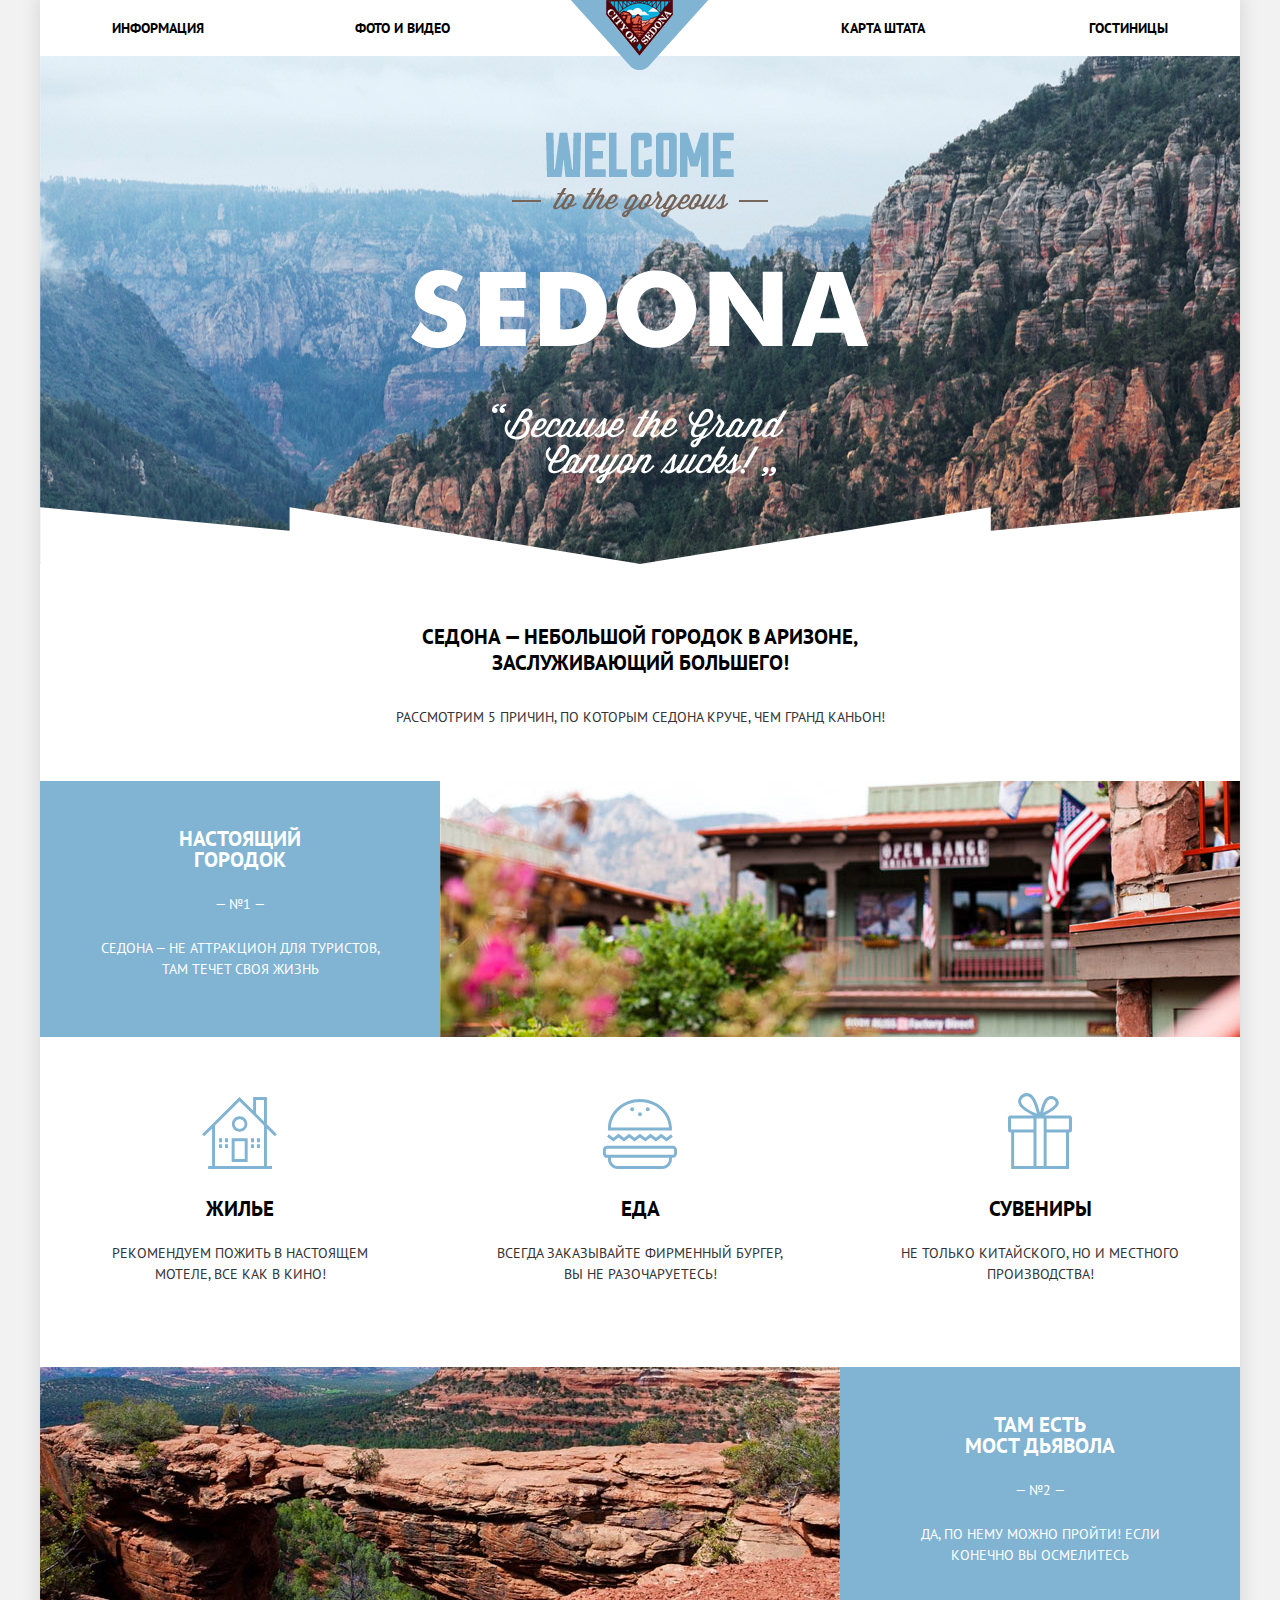
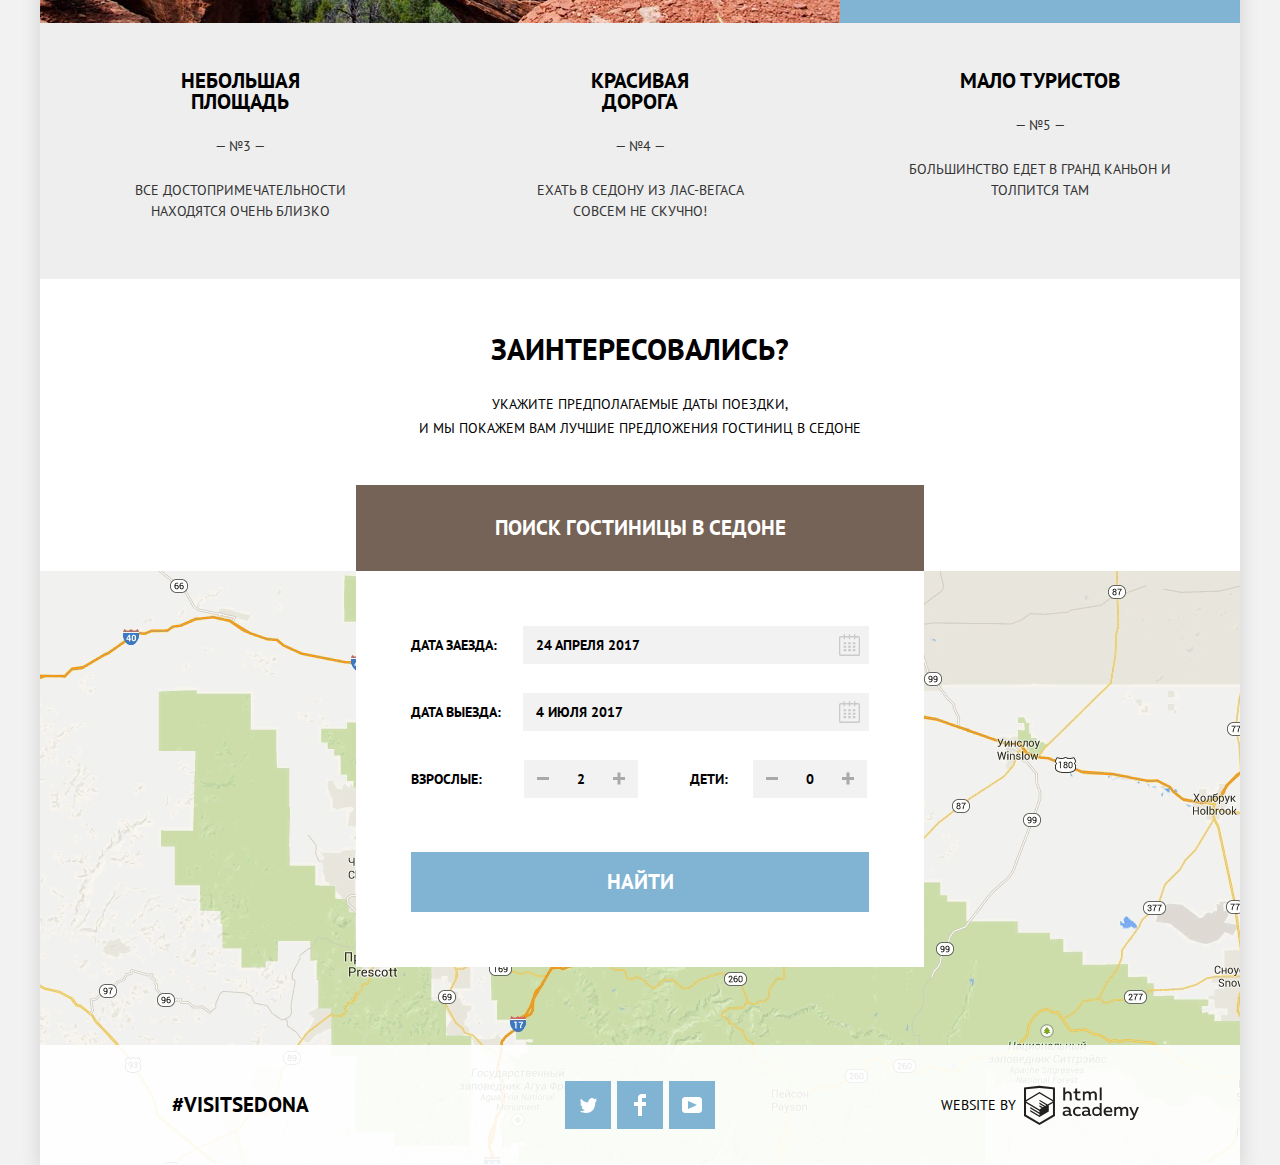
==== commit 66c17aab: "Подготовка к защите" ====
--- a/index.html
+++ b/index.html
@@ -5,7 +5,7 @@
     <title>HTML Academy: Седона</title>
     <link href="https://fonts.googleapis.com/css?family=PT+Sans:400,700&amp;subset=cyrillic" rel="stylesheet">
     <link href="css/normalize.css" rel="stylesheet">
-    <link href="css/style.css" rel="stylesheet">
+    <link href="css/style-min.css" rel="stylesheet">
   </head>
   <body>
     <div class="container">
@@ -40,10 +40,10 @@
             <li class="features-item">
               <h3 class="features-title">Настоящий городок</h3>
               <p class="features-number">
-                &ndash; №1 &ndash;
-              </p>
-              <p class="features-description">
-                Седона - не аттракцион для туристов, там течет своя жизнь
+                &mdash; №1 &mdash;
+              </p>
+              <p class="features-description">
+                Седона — не аттракцион для туристов, там течет своя жизнь
               </p>
             </li>
             <li class="features-image">
@@ -75,7 +75,7 @@
             <li class="features-item">
               <h3 class="features-title">Там есть<br> мост дьявола</h3>
               <p class="features-number">
-                &ndash; №2 &ndash;
+                &mdash; №2 &mdash;
               </p>
               <p class="features-description">
                 Да, по нему можно пройти! Если конечно вы осмелитесь
@@ -85,7 +85,7 @@
             <li class="features-item features-item-gray">
               <h3 class="features-title">Небольшая площадь</h3>
               <p class="features-number">
-                &ndash; №3 &ndash;
+                &mdash; №3 &mdash;
               </p>
               <p class="features-description">
                 Все достопримечательности находятся очень близко
@@ -94,7 +94,7 @@
             <li class="features-item features-item-gray">
               <h3 class="features-title">Красивая дорога</h3>
               <p class="features-number">
-                &ndash; №4 &ndash;
+                &mdash; №4 &mdash;
               </p>
               <p class="features-description">
                 Ехать в седону из Лас-Вегаса совсем не скучно!
@@ -103,7 +103,7 @@
             <li class="features-item features-item-gray">
               <h3 class="features-title">Мало туристов</h3>
               <p class="features-number">
-                &ndash; №5 &ndash;
+                &mdash; №5 &mdash;
               </p>
               <p class="features-description">
                 Большинство едет в Гранд Каньон и толпится там
@@ -138,7 +138,7 @@
           </p> 
           
           <p class="date-block">
-            <label for="date-departure">Дата заезда: </label>
+            <label for="date-departure">Дата выезда: </label>
             <input class="search-form-date" id="date-departure" type="text" name="departure" value="4 июля 2017">
             <button class="form-calendar" type="button">
               <svg xmlns="http://www.w3.org/2000/svg" width="21" height="22" viewBox="0 0 21 22"><path d="M19.251 2.025h-2.845V.648c0-.381-.294-.689-.656-.689-.363 0-.656.308-.656.689v1.377h-3.938V.648c0-.381-.294-.689-.655-.689-.363 0-.657.308-.657.689v1.377H5.906V.648c0-.381-.294-.689-.656-.689-.363 0-.657.308-.657.689v1.377H1.75C.784 2.025 0 2.847 0 3.862v16.302C0 21.179.784 22 1.75 22h17.501c.966 0 1.749-.821 1.749-1.836V3.862c0-1.015-.783-1.837-1.749-1.837zm.437 18.139a.448.448 0 0 1-.437.459H1.75a.45.45 0 0 1-.438-.459V3.862a.45.45 0 0 1 .438-.459h2.844v1.378c0 .381.294.689.657.689.362 0 .656-.308.656-.689V3.403h3.938v1.378c0 .381.294.689.657.689.361 0 .655-.308.655-.689V3.403h3.938v1.378c0 .381.293.689.656.689.362 0 .656-.308.656-.689V3.403h2.845c.241 0 .437.206.437.459v16.302z"/><path d="M4.594 8.225h2.625v2.066H4.594zM4.594 11.668h2.625v2.067H4.594zM4.594 15.112h2.625v2.066H4.594zM9.188 15.112h2.625v2.066H9.188zM9.188 11.668h2.625v2.067H9.188zM9.188 8.225h2.625v2.066H9.188zM13.781 15.112h2.625v2.066h-2.625zM13.781 11.668h2.625v2.067h-2.625zM13.781 8.225h2.625v2.066h-2.625z"/></svg>
@@ -202,6 +202,6 @@
       </footer>
     </div>
     
-    <script src="js/script.js"></script>
+    <script src="js/script-min.js"></script>
   </body>
 </html>
--- a/css/style-min.css
+++ b/css/style-min.css
@@ -0,0 +1 @@
+@-webkit-keyframes swim{0%{-webkit-transform:translateY(-100%);transform:translateY(-100%)}to{-webkit-transform:translateY(0);transform:translateY(0)}}@keyframes swim{0%{-webkit-transform:translateY(-100%);transform:translateY(-100%)}to{-webkit-transform:translateY(0);transform:translateY(0)}}@-webkit-keyframes shake{0%,to{-webkit-transform:translateX(0);transform:translateX(0)}10%,30%,50%,70%,90%{-webkit-transform:translateX(-5px);transform:translateX(-5px)}20%,40%,60%,80%{-webkit-transform:translateX(5px);transform:translateX(5px)}}@keyframes shake{0%,to{-webkit-transform:translateX(0);transform:translateX(0)}10%,30%,50%,70%,90%{-webkit-transform:translateX(-5px);transform:translateX(-5px)}20%,40%,60%,80%{-webkit-transform:translateX(5px);transform:translateX(5px)}}body{margin:0;padding:0;font-size:14px;line-height:21px;font-weight:400;font-family:"PT Sans","Arial",sans-serif;text-transform:uppercase;background-color:#f2f2f2}.container{width:1200px;margin:0 auto;background-color:#fff;-webkit-box-shadow:0 0 15px 4px #dbdbdb;box-shadow:0 0 15px 4px #dbdbdb}a{text-decoration:none}.visually-hidden:not(:focus):not(:active){position:absolute;width:1px;height:1px;margin:-1px;border:0;padding:0;white-space:nowrap;-webkit-clip-path:inset(100%);clip-path:inset(100%);clip:rect(0 0 0 0);overflow:hidden}.btn{display:inline-block;vertical-align:middle;font:inherit;text-align:center;color:#fff;text-transform:uppercase;background-color:#766357;border:0}.main-header{position:relative;font-size:14px;line-height:26px;font-weight:700;color:#000;background-color:#fff}.main-header-logo{position:absolute;z-index:1;top:0;left:50%;width:138px;height:70px;-webkit-transform:translateX(-50%);-ms-transform:translateX(-50%);transform:translateX(-50%)}.site-navigation{display:-webkit-box;display:-ms-flexbox;display:flex;flex-wrap:wrap;-webkit-box-pack:justify;-ms-flex-pack:justify;justify-content:space-between;margin:0;padding:0 6%;list-style:none}.site-navigation li{width:20%;padding:15px 0}.site-navigation li:nth-child(4n+1){text-align:left;margin-right:3%}.site-navigation li:nth-child(4n+2){text-align:left}.site-navigation li:nth-child(4n+3){text-align:right}.site-navigation li:nth-child(4n+4){text-align:right;margin-left:3%}.site-navigation li:nth-child(4n+2){margin-right:14%}.site-navigation li:nth-child(4n+3){margin-left:0}.site-navigation a{color:#000}.site-navigation a:focus,.site-navigation a:hover{color:#81b3d2}.site-navigation a:active{color:rgba(0,0,0,.3)}.intro{position:relative;background-color:#d9eaf2;background-image:url(../img/background.jpg);background-position:50% 21%;background-repeat:no-repeat;background-size:cover}.features-item-light .features-title-house::before,.intro::after{content:"";position:absolute;bottom:0;left:0;width:100%;height:57px;background-image:url(../img/intro-bg.png);background-repeat:no-repeat}.intro img{display:block;margin:0 auto;padding-top:76px;padding-bottom:80px}.promo{margin-bottom:51px;margin-top:60px;text-align:center}.promo .main-title{width:450px;margin:0 auto 28px;font-size:21px;line-height:26px;font-weight:700;color:#000}.promo p{width:575px;margin:0 auto;font-size:14px;line-height:26px}.features-list{display:-webkit-box;display:-ms-flexbox;display:flex;-ms-flex-wrap:wrap;flex-wrap:wrap;margin:0;padding:0;text-align:center;list-style:none;background-color:#81b3d2}.features-item{z-index:1;-webkit-box-sizing:border-box;box-sizing:border-box;width:400px;padding:0 49px 40px;color:#fff;background-color:#81b3d2}.features-item .features-title{margin:47px auto 24px;width:160px;font-size:21px;line-height:21px;font-weight:700}.features-description{margin:0;padding:0}.features-number{margin:0 0 23px;padding:0}.features-image{display:-webkit-box;display:-ms-flexbox;display:flex;-webkit-box-align:center;-ms-flex-align:center;align-items:center;height:256px;overflow:hidden}.features-image img{display:block;width:100%;height:auto}.features-item-light{min-height:330px;padding-bottom:49px;background-color:#fff}.features-item-light .features-title{position:relative;margin-top:161px;color:#000}.features-item-light .features-title-house::before{bottom:50px;left:42px;width:75px;height:72px;background-image:url(../img/icon-1.svg);background-position:0 0}.features-item-light .features-title-food::before,.features-item-light .features-title-souvenir::before{content:"";position:absolute;bottom:50px;left:43px;width:74px;height:70px;background-image:url(../img/icon-2.svg);background-repeat:no-repeat;background-position:0 0}.features-item-light .features-title-souvenir::before{left:48px;width:64px;height:76px;background-image:url(../img/icon-3.svg)}.features-item-gray p,.features-item-light p,.promo p{color:#333}.features-item-gray{min-height:256px;padding:0 69px 40px;background-color:#eee}.features-item-gray .features-title{color:#000}.offer{position:relative;z-index:1;padding-top:52px;text-align:center;background-color:#fff}.btn-search,.offer-title{font-size:30px;line-height:36px;font-weight:700;color:#000}.offer p{width:575px;margin:25px auto 45px;font-size:14px;line-height:24px}.btn-search{-webkit-box-sizing:border-box;box-sizing:border-box;width:568px;padding:30px 50px;font-size:21px;line-height:26px;color:#fff;background-color:#766357}.btn-search:focus,.btn-search:hover{background-color:#604e43}.btn-search:active{color:rgba(255,255,255,.3);background-color:#503e33}.index-footer{position:relative}.map iframe,.map img{position:absolute;margin-bottom:-5px}.map iframe{position:relative;width:100%;height:593px;border:0}.search-form,.search-form-open{display:-webkit-box;display:-ms-flexbox}.search-form{position:absolute;z-index:0;top:0;display:none;-ms-flex-wrap:wrap;flex-wrap:wrap;-webkit-box-sizing:border-box;box-sizing:border-box;width:568px;margin-left:316px;padding:55px;font-size:14px;line-height:26px;font-weight:700;text-transform:uppercase;background-color:#fff}.search-form-open{display:flex;-webkit-animation:swim .7s;animation:swim .7s}.search-form-error{-webkit-animation:shake .6s;animation:shake .6s}.date-block label{width:100px;padding-right:12px}.search-form input{-webkit-box-sizing:border-box;box-sizing:border-box;font:inherit;text-transform:uppercase;background-color:#f2f2f2;border:0}.search-form input:hover{background-color:#ebebeb}.search-form input:focus{background-color:#fff;outline:2px solid #e5e5e5}.search-form .date-block{position:relative;display:-webkit-box;display:-ms-flexbox;display:flex;-ms-flex-wrap:wrap;flex-wrap:wrap;-webkit-box-align:center;-ms-flex-align:center;align-items:center;margin:0 0 29px}.date-block input{width:346px;min-height:38px;padding:6px 35px 6px 13px;font-size:14px;line-height:26px;font-weight:700;text-transform:uppercase}.form-calendar{position:absolute;top:8px;left:428px;padding:0;background-color:transparent;border:0}.form-calendar svg{fill:#cacaca}.form-calendar:focus svg,.form-calendar:hover svg{fill:#000}.form-calendar:active svg{fill:#81b3d2}.search-form .persons-block{position:relative;display:-webkit-box;display:-ms-flexbox;display:flex;-ms-flex-wrap:wrap;flex-wrap:wrap;-webkit-box-align:center;-ms-flex-align:center;align-items:center;width:50%;margin:0;padding-bottom:29px}.persons-block:nth-child(2n) label,.persons-block:nth-child(2n-1) label{-webkit-box-sizing:border-box;box-sizing:border-box;width:113px;padding-right:12px}.persons-block:nth-child(2n) label{padding-left:50px}.persons-block input{width:38px;min-height:38px;padding:6px 4px;font-size:14px;line-height:26px;font-weight:700;text-transform:uppercase;text-align:center}.form-persons-change{width:38px;height:38px;padding:0;background-color:#f2f2f2;border:0}.icon-minus::before,.icon-plus::after,.icon-plus::before{content:"";position:absolute;top:17px;left:126px;width:12px;height:3px;background-color:#a9a9a9}.icon-plus::after,.icon-plus::before{left:202px}.icon-plus::after{-webkit-transform:rotate(90deg);-ms-transform:rotate(90deg);transform:rotate(90deg)}.icon-minus:focus::before,.icon-minus:hover::before,.icon-plus:focus::after,.icon-plus:focus::before,.icon-plus:hover::after,.icon-plus:hover::before{background-color:#000}.btn-search-form,.icon-minus:active::before,.icon-plus:active::after,.icon-plus:active::before{background-color:#81b3d2}.btn-search-form{width:100%;margin-top:25px;padding:17px 0;font-size:21px;line-height:26px;font-weight:700;color:#fff;border:0}.btn-search-form:focus,.btn-search-form:hover{background-color:#669ec0}.btn-search-form:active{color:rgba(255,255,255,.3);background-color:#5496bd}.index-footer-wrapper,.main-footer{display:-webkit-box;display:-ms-flexbox;display:flex;-webkit-box-align:center;-ms-flex-align:center;align-items:center;text-align:center;background-color:rgba(255,255,255,.9)}.index-footer-wrapper{position:absolute;bottom:0;left:0}.hashtag{width:400px;margin:0;padding:0;font-size:21px;line-height:26px;font-weight:700;color:#000}.footer-social{width:400px;margin:36px 0}.social-list{display:-webkit-box;display:-ms-flexbox;display:flex;-ms-flex-wrap:wrap;flex-wrap:wrap;-webkit-box-pack:center;-ms-flex-pack:center;justify-content:center;margin:0;padding:0;list-style:none}.social-button{position:relative;display:block;width:46px;height:48px;margin:0 3px;color:#81b3d2;background-color:#81b3d2}.social-button:focus,.social-button:hover{background-color:#669ec0}.social-button:active::before{opacity:.3}.icon-facebook::before,.icon-twitter::before,.icon-youtube::before{content:"";position:absolute;top:17px;left:15px;display:block;width:17px;height:15px;background-image:url(../img/twitter.svg);background-repeat:no-repeat}.icon-facebook::before,.icon-youtube::before{top:13px;left:17px;width:12px;height:22px;background-image:url(../img/fb-icon.svg)}.icon-youtube::before{top:16px;left:13px;width:20px;height:16px;background-image:url(../img/youtube.svg)}.footer-copyright{display:-webkit-box;display:-ms-flexbox;display:flex;-webkit-box-pack:center;-ms-flex-pack:center;justify-content:center;-webkit-box-align:center;-ms-flex-align:center;align-items:center;width:400px}.footer-copyright span{margin-right:8px;font-size:14px;line-height:26px;font-weight:400}.icon-academy{line-height:0}.icon-academy:focus path,.icon-academy:hover path{fill:#81b3d2}.icon-academy:active path{fill:#bdbbbc}.site-navigation-current a{color:#766357}.filters{padding:0 6%;background-color:#47535a;background-image:url(../img/background-hotels.jpg);background-repeat:no-repeat;background-position:50% 15%;background-size:cover}.filter-form{display:-webkit-box;display:-ms-flexbox;display:flex}.filter-form-group{width:255px;margin:27px 0 0;padding:0}.filter-form fieldset{border:0}.filter-form-title{margin-bottom:27px;font-size:16px;line-height:21px;font-weight:700;color:#fff}.filter-form ul{margin:0;padding:0;list-style:none;line-height:21px;color:#fff}.filter-form-option{margin-bottom:25px;outline:0}.filter-form-option:last-child{margin-bottom:30px}.filter-input-checkbox{display:none}.filter-form-option label{position:relative;display:block;padding-left:40px;cursor:pointer;-webkit-user-select:none;-moz-user-select:none;-ms-user-select:none;user-select:none}.filter-input-checkbox:checked+label::before{content:"";position:absolute;width:27px;height:23px;background-image:url(../img/checkbox-on.svg)}.filter-input-checkbox+label::before{content:"";position:absolute;left:0;bottom:0;width:23px;height:23px;background-image:url(../img/checkbox-off.svg)}.filter-input-checkbox:disabled+label::before{background-image:url(../img/checkbox-off-disabled.svg)}.filter-input-checkbox:checked:disabled+label::before{background-image:url(../img/checkbox-on-disabled.svg)}.filter-form-option:focus label::before{box-shadow:-10px 0 15px 0 rgba(255,255,255,.4)}.btn-filter-form{display:block;margin-left:85px;padding:6px 34px;font-size:14px;line-height:20px;color:#fff;text-transform:uppercase;background:0 0;border:2px solid #fff;border-radius:2px;cursor:pointer}.btn-filter-form:focus,.btn-filter-form:hover{color:#000;background-color:#fff}.filter-form-container{width:318px;margin-top:27px;margin-left:auto}.filter-form-cost{margin:0;padding:0}.filter-form-cost .filter-form-title{margin-bottom:10px}.cost-range{position:relative;height:32px;margin:0 0 20px;font-size:0;border:2px solid #fff;border-radius:2px}.cost-range::after{content:"";position:absolute;top:50%;left:50%;width:2px;height:22px;background:#fff;-webkit-transform:translate(-50%,-50%);-ms-transform:translate(-50%,-50%);transform:translate(-50%,-50%)}.cost-range label,.cost-range-input{color:#fff;font-size:14px;font-weight:400}.cost-range label{display:inline-block;vertical-align:top;cursor:pointer;line-height:32px}.cost-range-label{width:85px;padding-left:64px}.cost-range-input{width:50px;margin:0;line-height:1;background:0 0;border:0}.scale{position:relative;margin-bottom:32px}.scale .diapason{height:2px;background:rgba(255,255,255,.3)}.diapason .bar{width:80%;height:2px;background:#fff}.toggle{position:absolute;top:-9px;width:4px;height:4px;background:#ababab;border:8px solid #fff;border-radius:50%;-webkit-box-shadow:0 2px 1px 0 rgba(0,1,1,.2);box-shadow:0 2px 1px 0 rgba(0,1,1,.2);cursor:pointer}.toggle:hover{background:#1c4f80}.toggle-min{left:0}.toggle-max{left:80%}.sorting{display:-webkit-box;display:-ms-flexbox;display:flex;-webkit-box-align:center;-ms-flex-align:center;align-items:center;padding:0 6%;border-bottom:1px solid #e5e5e5}.sorting-caption{margin:30px 0;padding-right:49px;font-size:21px;line-height:26px;font-weight:700}.sorting-by{display:-webkit-box;display:-ms-flexbox;display:flex;-webkit-box-align:baseline;-ms-flex-align:baseline;align-items:baseline}.sorting-by-caption{padding-right:5px;font-size:12px;line-height:18px}.sorting-list{display:-webkit-box;display:-ms-flexbox;display:flex;-webkit-box-align:center;-ms-flex-align:center;align-items:center;margin:0;padding:0;list-style:none}.sorting-list li{margin-left:33px}.sorting-list a{font-size:12px;line-height:18px;color:rgba(0,0,0,.3);border-bottom:1px dotted #81b3d2}.sorting-list .active{color:#81b3d2;border:0}.sorting-list a:focus,.sorting-list a:hover{color:#81b3d2}.sorting-list a:active{color:#000;border:0}.arrows{margin-left:auto}.arrow{font-size:0;line-height:0}.arrow-up{margin-right:12px}.arrow-down:focus path,.arrow-down:hover path,.arrow-up:focus path,.arrow-up:hover path{fill:#231f20}.arrow-down:active path,.arrow-up:active path{fill:#81b3d2}.result-list{margin:0;padding:0}.result-item{display:-webkit-box;display:-ms-flexbox;display:flex;padding:30px 6%;list-style:none;border-bottom:1px solid #e5e5e5}.result-item-image{margin-right:30px}.result-item-image img{display:block}.result-item-info{display:-webkit-box;display:-ms-flexbox;display:flex;-ms-flex-wrap:wrap;flex-wrap:wrap;-webkit-box-align:start;-ms-flex-align:start;align-items:flex-start;width:25%}.result-item-title{margin:-6px 0 8px}.result-item-title a{font-size:21px;line-height:26px;font-weight:700;color:#000}.result-item-title a:focus,.result-item-title a:hover{color:#81b3d2}.result-item-title a:active{color:rgba(0,0,0,.3)}.result-item-text{width:116px;margin:0 0 14px;padding-right:10px;-webkit-box-sizing:border-box;box-sizing:border-box;color:#333}.result-btn{padding:3px 17px;font-size:14px;line-height:21px;font-weight:700;color:#fff;background-color:#81b3d2}.btn-more:focus,.btn-more:hover{background-color:#669ec0}.btn-more:active{color:rgba(255,255,255,.3);background-color:#5496bd}.btn-book{margin-left:6px;background-color:#766357}.btn-book:focus,.btn-book:hover{background-color:#604e43}.btn-book:active{color:rgba(255,255,255,.3);background-color:#503e33}.result-item-rating{display:-webkit-box;display:-ms-flexbox;display:flex;-webkit-box-orient:vertical;-webkit-box-direction:normal;-ms-flex-direction:column;flex-direction:column;-webkit-box-pack:justify;-ms-flex-pack:justify;justify-content:space-between;margin-left:auto}.result-item-stars{-ms-flex-item-align:end;align-self:flex-end;width:106px;height:17px;background-image:url(../img/star.svg);background-repeat:space}.four-stars{width:87px;overflow:hidden}.three-stars,.two-stars{width:65px;overflow:hidden}.two-stars{width:40px}.result-item-rate{margin:0;padding:3px 13px;color:#666;background-color:#f2f2f2}